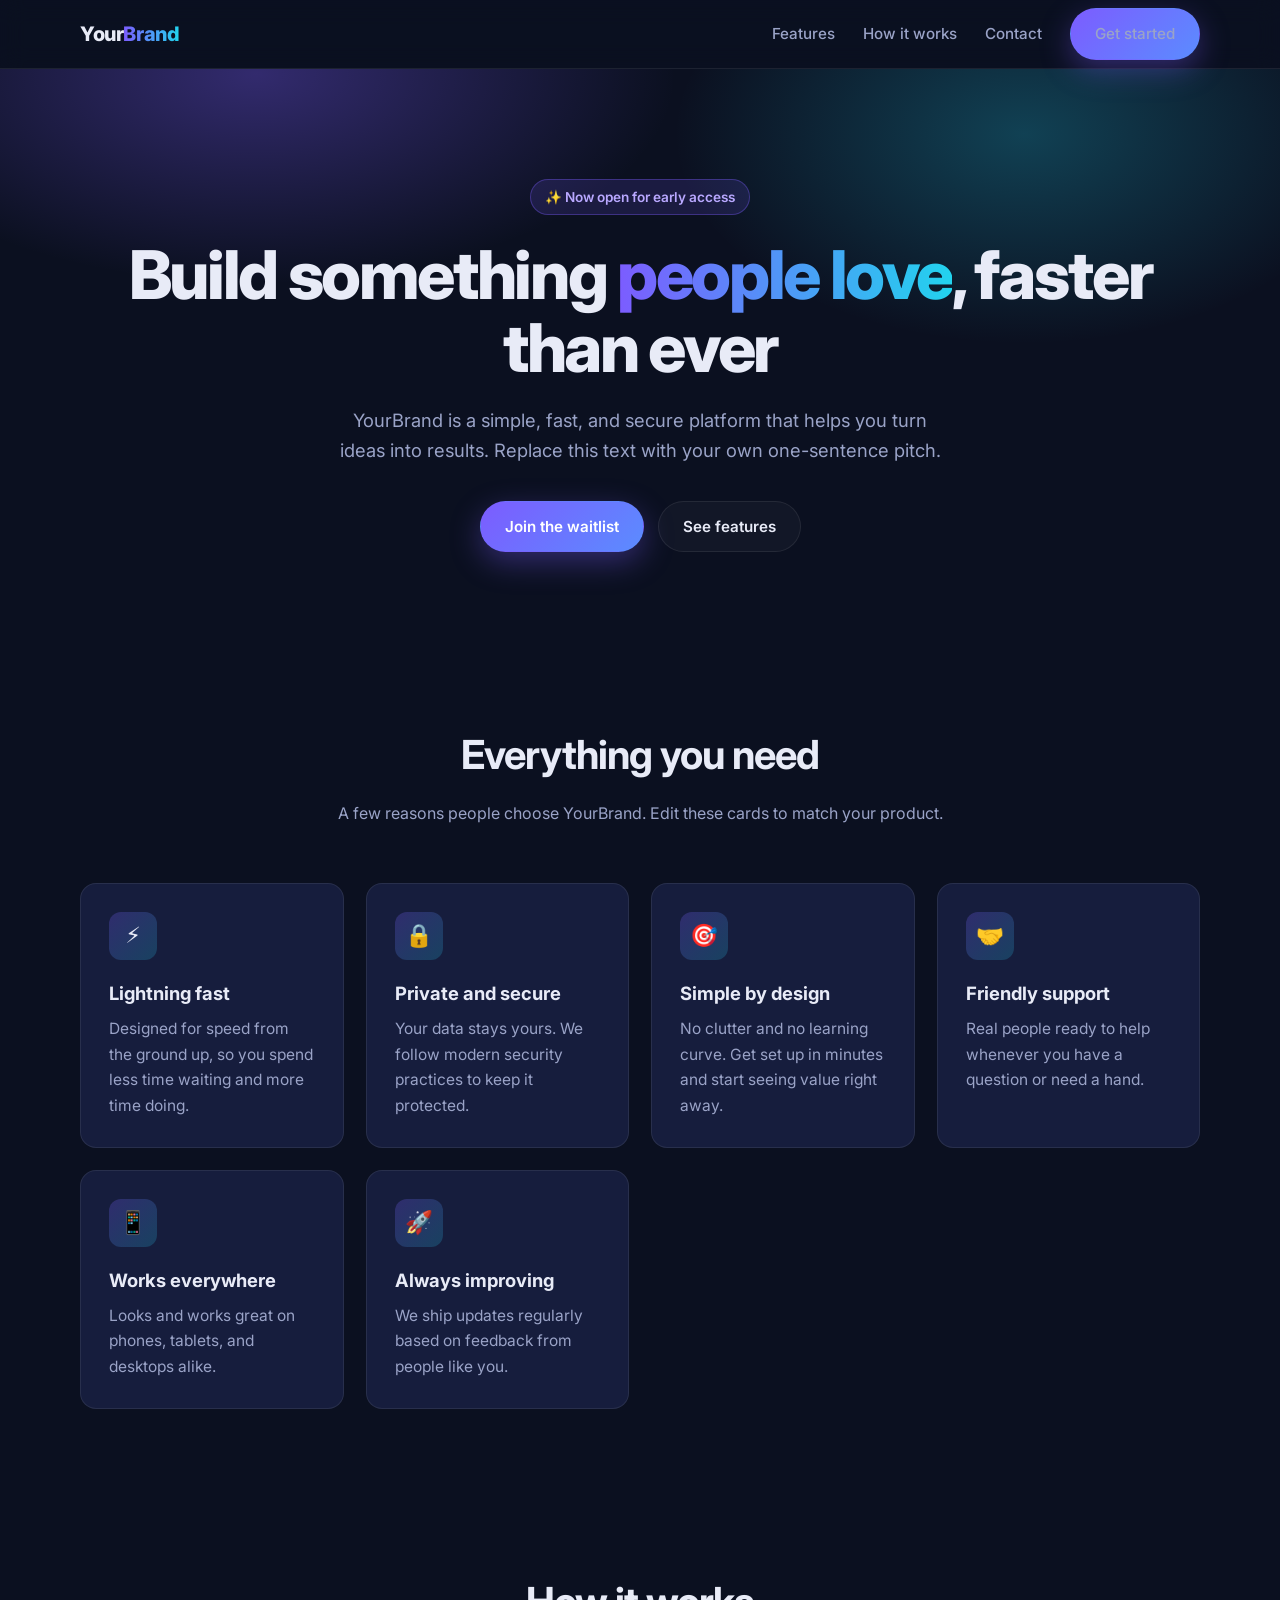
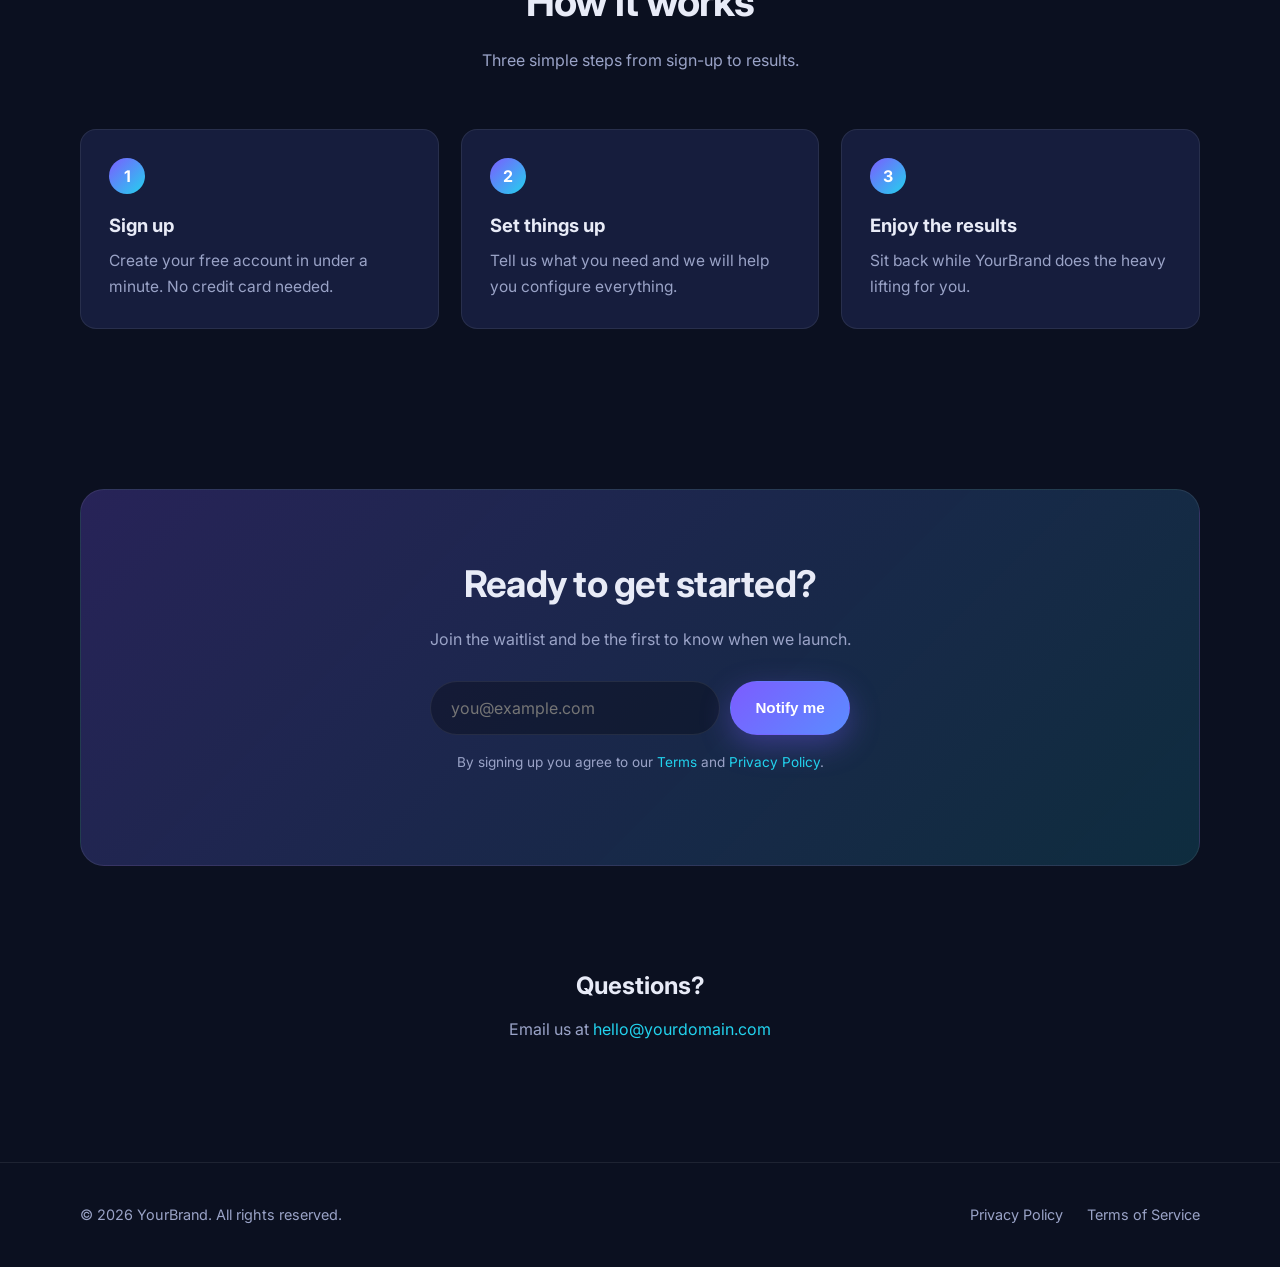
==== index.html @ 0c37b7ef "Add files via upload" ====
<!DOCTYPE html>
<html lang="en">
<head>
  <meta charset="UTF-8">
  <meta name="viewport" content="width=device-width, initial-scale=1.0">
  <title>YourBrand — Do more with less effort</title>
  <meta name="description" content="YourBrand helps you get more done with a simple, fast, and secure platform.">
  <link rel="preconnect" href="https://fonts.googleapis.com">
  <link rel="preconnect" href="https://fonts.gstatic.com" crossorigin>
  <link rel="stylesheet" href="style.css">
</head>
<body>

  <header class="nav">
    <div class="container nav-inner">
      <a href="index.html" class="logo">Your<span>Brand</span></a>
      <nav class="nav-links">
        <a href="#features">Features</a>
        <a href="#how">How it works</a>
        <a href="#contact">Contact</a>
        <a href="#signup" class="btn btn-primary">Get started</a>
      </nav>
    </div>
  </header>

  <main>
    <!-- Hero -->
    <div class="hero">
      <div class="container">
        <span class="badge">✨ Now open for early access</span>
        <h1>Build something <span class="grad">people love</span>, faster than ever</h1>
        <p>YourBrand is a simple, fast, and secure platform that helps you turn ideas into results. Replace this text with your own one-sentence pitch.</p>
        <div class="hero-cta">
          <a href="#signup" class="btn btn-primary">Join the waitlist</a>
          <a href="#features" class="btn btn-ghost">See features</a>
        </div>
      </div>
    </div>

    <!-- Features -->
    <section id="features">
      <div class="container">
        <div class="section-head">
          <h2>Everything you need</h2>
          <p>A few reasons people choose YourBrand. Edit these cards to match your product.</p>
        </div>
        <div class="grid">
          <div class="card">
            <div class="icon">⚡</div>
            <h3>Lightning fast</h3>
            <p>Designed for speed from the ground up, so you spend less time waiting and more time doing.</p>
          </div>
          <div class="card">
            <div class="icon">🔒</div>
            <h3>Private and secure</h3>
            <p>Your data stays yours. We follow modern security practices to keep it protected.</p>
          </div>
          <div class="card">
            <div class="icon">🎯</div>
            <h3>Simple by design</h3>
            <p>No clutter and no learning curve. Get set up in minutes and start seeing value right away.</p>
          </div>
          <div class="card">
            <div class="icon">🤝</div>
            <h3>Friendly support</h3>
            <p>Real people ready to help whenever you have a question or need a hand.</p>
          </div>
          <div class="card">
            <div class="icon">📱</div>
            <h3>Works everywhere</h3>
            <p>Looks and works great on phones, tablets, and desktops alike.</p>
          </div>
          <div class="card">
            <div class="icon">🚀</div>
            <h3>Always improving</h3>
            <p>We ship updates regularly based on feedback from people like you.</p>
          </div>
        </div>
      </div>
    </section>

    <!-- How it works -->
    <section id="how">
      <div class="container">
        <div class="section-head">
          <h2>How it works</h2>
          <p>Three simple steps from sign-up to results.</p>
        </div>
        <div class="grid steps">
          <div class="card">
            <h3>Sign up</h3>
            <p>Create your free account in under a minute. No credit card needed.</p>
          </div>
          <div class="card">
            <h3>Set things up</h3>
            <p>Tell us what you need and we will help you configure everything.</p>
          </div>
          <div class="card">
            <h3>Enjoy the results</h3>
            <p>Sit back while YourBrand does the heavy lifting for you.</p>
          </div>
        </div>
      </div>
    </section>

    <!-- Signup / CTA -->
    <section id="signup">
      <div class="container">
        <div class="cta-band">
          <h2>Ready to get started?</h2>
          <p>Join the waitlist and be the first to know when we launch.</p>
          <!--
            To make this form work, create a free form at https://formspree.io
            and replace YOUR_FORM_ID below with the ID they give you.
          -->
          <form class="signup" action="https://formspree.io/f/YOUR_FORM_ID" method="POST">
            <input type="email" name="email" placeholder="you@example.com" required aria-label="Email address">
            <button type="submit" class="btn btn-primary">Notify me</button>
          </form>
          <p style="margin-top:16px;font-size:0.85rem;">By signing up you agree to our <a href="terms.html">Terms</a> and <a href="privacy.html">Privacy Policy</a>.</p>
        </div>
      </div>
    </section>

    <!-- Contact -->
    <section id="contact" style="padding-top:20px;">
      <div class="container" style="text-align:center;">
        <h2 style="margin-bottom:10px;">Questions?</h2>
        <p style="color:var(--muted);">Email us at <a href="mailto:hello@yourdomain.com">hello@yourdomain.com</a></p>
      </div>
    </section>
  </main>

  <footer>
    <div class="container footer-inner">
      <div>© <span id="year">2026</span> YourBrand. All rights reserved.</div>
      <div class="footer-links">
        <a href="privacy.html">Privacy Policy</a>
        <a href="terms.html">Terms of Service</a>
      </div>
    </div>
  </footer>

  <script>document.getElementById('year').textContent = new Date().getFullYear();</script>
</body>
</html>
---- style.css ----
@import url('https://fonts.googleapis.com/css2?family=Inter:wght@400;500;600;700;800&display=swap');

:root {
  --bg: #0b1020;
  --bg-soft: #121833;
  --card: #161d3d;
  --text: #e8ebf7;
  --muted: #9aa3c7;
  --primary: #7c5cff;
  --primary-2: #22d3ee;
  --border: rgba(255, 255, 255, 0.08);
  --radius: 16px;
}

* { box-sizing: border-box; margin: 0; padding: 0; }
html { scroll-behavior: smooth; }

body {
  font-family: 'Inter', system-ui, -apple-system, 'Segoe UI', sans-serif;
  background: var(--bg);
  color: var(--text);
  line-height: 1.65;
  -webkit-font-smoothing: antialiased;
}

a { color: var(--primary-2); text-decoration: none; }
a:hover { text-decoration: underline; }

.container { width: min(1120px, 92%); margin: 0 auto; }

/* Navigation */
header.nav {
  position: sticky; top: 0; z-index: 50;
  backdrop-filter: blur(12px);
  background: rgba(11, 16, 32, 0.75);
  border-bottom: 1px solid var(--border);
}
.nav-inner { display: flex; align-items: center; justify-content: space-between; height: 68px; }
.logo { font-weight: 800; font-size: 1.25rem; color: var(--text); letter-spacing: -0.02em; }
.logo span { background: linear-gradient(90deg, var(--primary), var(--primary-2)); -webkit-background-clip: text; background-clip: text; color: transparent; }
.nav-links { display: flex; gap: 28px; align-items: center; }
.nav-links a { color: var(--muted); font-weight: 500; font-size: 0.95rem; }
.nav-links a:hover { color: var(--text); text-decoration: none; }

/* Buttons */
.btn {
  display: inline-block; padding: 12px 24px; border-radius: 999px;
  font-weight: 600; font-size: 0.95rem; border: 1px solid transparent;
  transition: transform 0.15s ease, box-shadow 0.15s ease;
  cursor: pointer;
}
.btn:hover { transform: translateY(-2px); text-decoration: none; }
.btn-primary {
  background: linear-gradient(135deg, var(--primary), #5b8cff);
  color: #fff; box-shadow: 0 10px 30px rgba(124, 92, 255, 0.35);
}
.btn-ghost { border-color: var(--border); color: var(--text); background: rgba(255,255,255,0.03); }

/* Hero */
.hero {
  position: relative; overflow: hidden; text-align: center;
  padding: 110px 0 90px;
}
.hero::before {
  content: ''; position: absolute; inset: -20% 0 auto 0; height: 600px; z-index: -1;
  background:
    radial-gradient(600px 300px at 20% 20%, rgba(124, 92, 255, 0.35), transparent 70%),
    radial-gradient(500px 300px at 80% 30%, rgba(34, 211, 238, 0.25), transparent 70%);
}
.badge {
  display: inline-block; padding: 6px 14px; border-radius: 999px;
  background: rgba(124, 92, 255, 0.15); color: #b9a8ff;
  border: 1px solid rgba(124, 92, 255, 0.35);
  font-size: 0.85rem; font-weight: 600; margin-bottom: 24px;
}
.hero h1 {
  font-size: clamp(2.4rem, 6vw, 4.2rem); font-weight: 800;
  letter-spacing: -0.035em; line-height: 1.08; margin-bottom: 20px;
}
.hero h1 .grad { background: linear-gradient(90deg, var(--primary), var(--primary-2)); -webkit-background-clip: text; background-clip: text; color: transparent; }
.hero p { max-width: 620px; margin: 0 auto 36px; color: var(--muted); font-size: 1.15rem; }
.hero-cta { display: flex; gap: 14px; justify-content: center; flex-wrap: wrap; }

/* Sections */
section { padding: 80px 0; }
.section-head { text-align: center; max-width: 640px; margin: 0 auto 56px; }
.section-head h2 { font-size: clamp(1.8rem, 4vw, 2.5rem); letter-spacing: -0.025em; margin-bottom: 12px; font-weight: 700; }
.section-head p { color: var(--muted); }

.grid { display: grid; grid-template-columns: repeat(auto-fit, minmax(260px, 1fr)); gap: 22px; }
.card {
  background: var(--card); border: 1px solid var(--border);
  border-radius: var(--radius); padding: 28px;
  transition: transform 0.2s ease, border-color 0.2s ease;
}
.card:hover { transform: translateY(-4px); border-color: rgba(124, 92, 255, 0.5); }
.icon {
  width: 48px; height: 48px; border-radius: 12px; display: grid; place-items: center;
  font-size: 1.4rem; margin-bottom: 18px;
  background: linear-gradient(135deg, rgba(124,92,255,0.25), rgba(34,211,238,0.2));
}
.card h3 { margin-bottom: 8px; font-size: 1.15rem; }
.card p { color: var(--muted); font-size: 0.97rem; }

/* How it works */
.steps { counter-reset: step; }
.steps .card::before {
  counter-increment: step; content: counter(step);
  display: inline-grid; place-items: center; width: 36px; height: 36px;
  border-radius: 50%; margin-bottom: 16px; font-weight: 700;
  background: linear-gradient(135deg, var(--primary), var(--primary-2)); color: #fff;
}

/* CTA band */
.cta-band {
  background: linear-gradient(135deg, rgba(124,92,255,0.25), rgba(34,211,238,0.15));
  border: 1px solid var(--border); border-radius: 24px;
  padding: 64px 24px; text-align: center;
}
.cta-band h2 { font-size: clamp(1.7rem, 4vw, 2.3rem); margin-bottom: 12px; letter-spacing: -0.02em; }
.cta-band p { color: var(--muted); margin-bottom: 28px; }
.signup { display: flex; gap: 10px; justify-content: center; flex-wrap: wrap; }
.signup input {
  padding: 13px 20px; border-radius: 999px; border: 1px solid var(--border);
  background: rgba(0,0,0,0.3); color: var(--text); min-width: 260px; font: inherit;
}
.signup input:focus { outline: 2px solid var(--primary); }

/* Footer */
footer { border-top: 1px solid var(--border); padding: 40px 0; margin-top: 40px; color: var(--muted); font-size: 0.9rem; }
.footer-inner { display: flex; justify-content: space-between; flex-wrap: wrap; gap: 16px; }
.footer-links { display: flex; gap: 24px; }
.footer-links a { color: var(--muted); }
.footer-links a:hover { color: var(--text); }

/* Legal pages */
.legal { max-width: 780px; margin: 0 auto; padding: 70px 0 30px; }
.legal h1 { font-size: clamp(2rem, 5vw, 2.8rem); letter-spacing: -0.03em; margin-bottom: 8px; }
.legal .updated { color: var(--muted); margin-bottom: 40px; }
.legal h2 { margin: 36px 0 10px; font-size: 1.3rem; }
.legal p, .legal li { color: #c5cbe6; margin-bottom: 12px; }
.legal ul { padding-left: 22px; }

@media (max-width: 640px) {
  .nav-links a:not(.btn) { display: none; }
  .hero { padding: 70px 0 60px; }
  section { padding: 56px 0; }
}
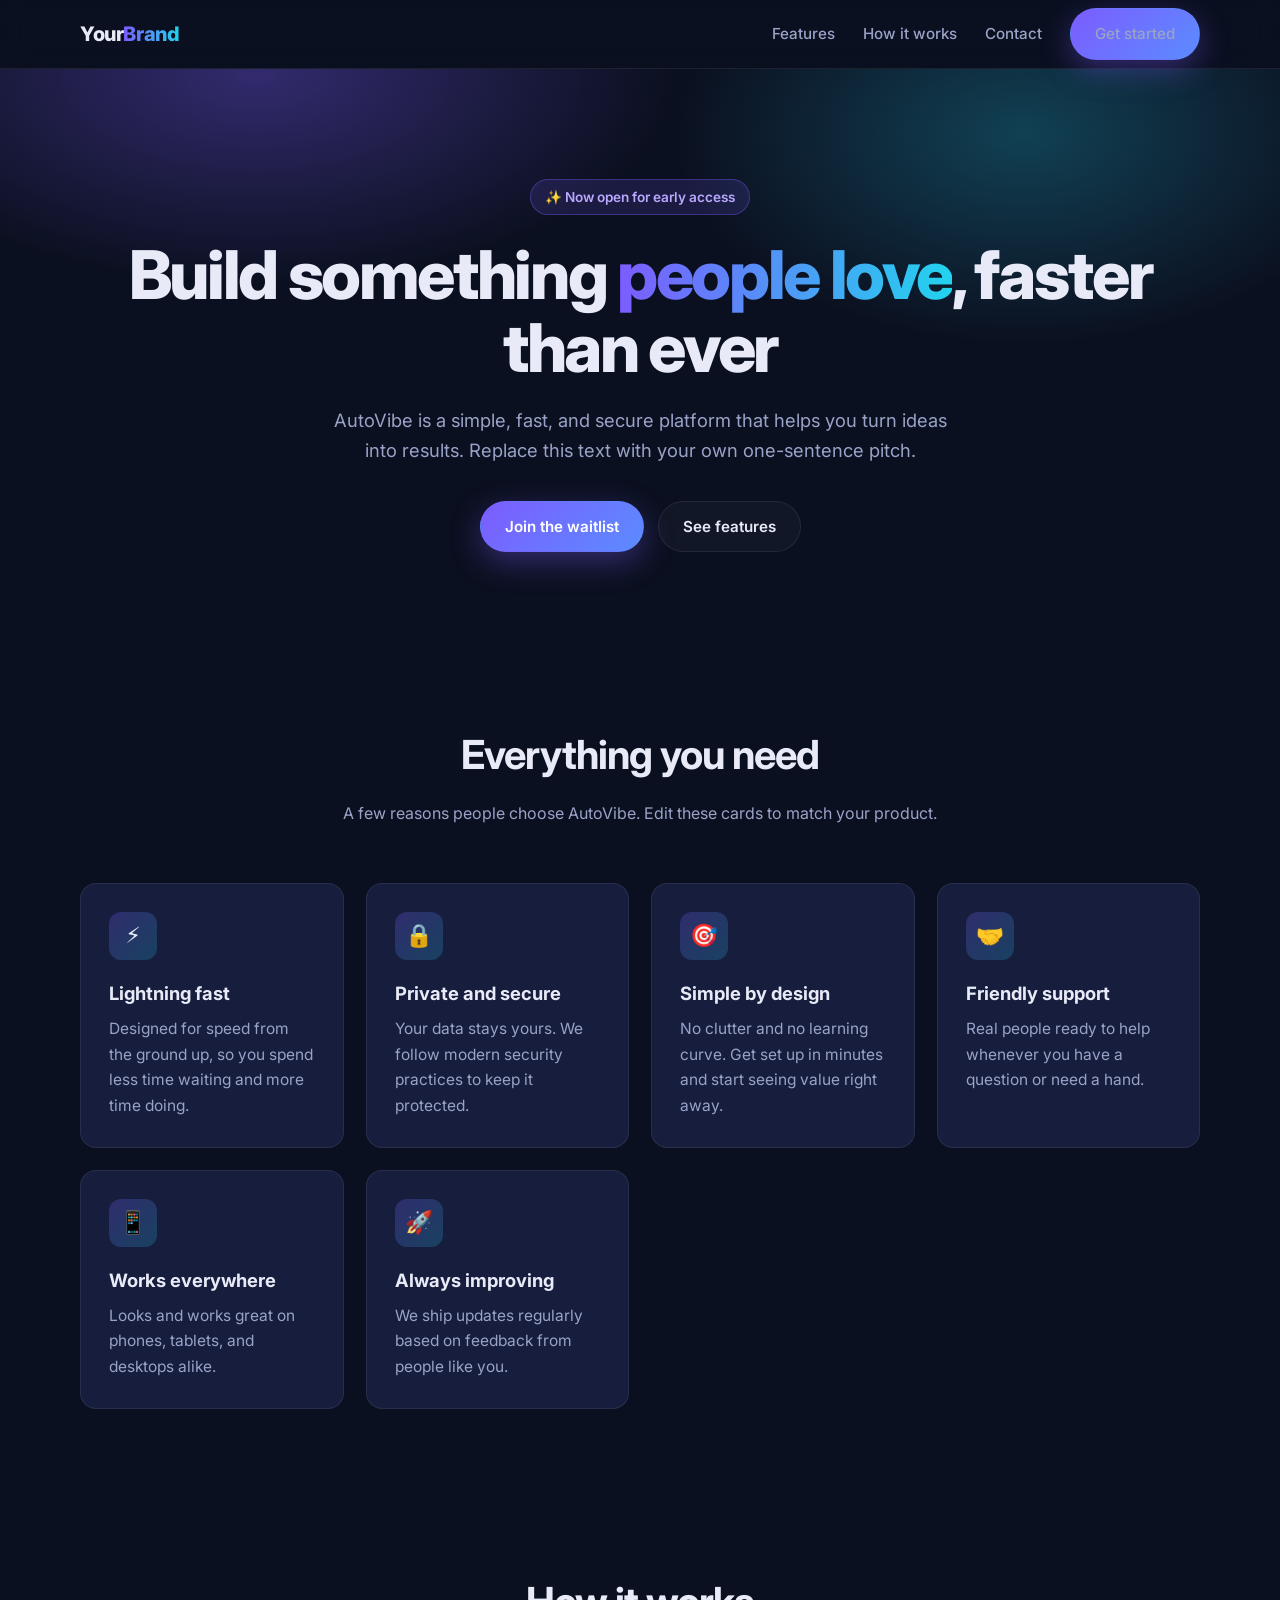
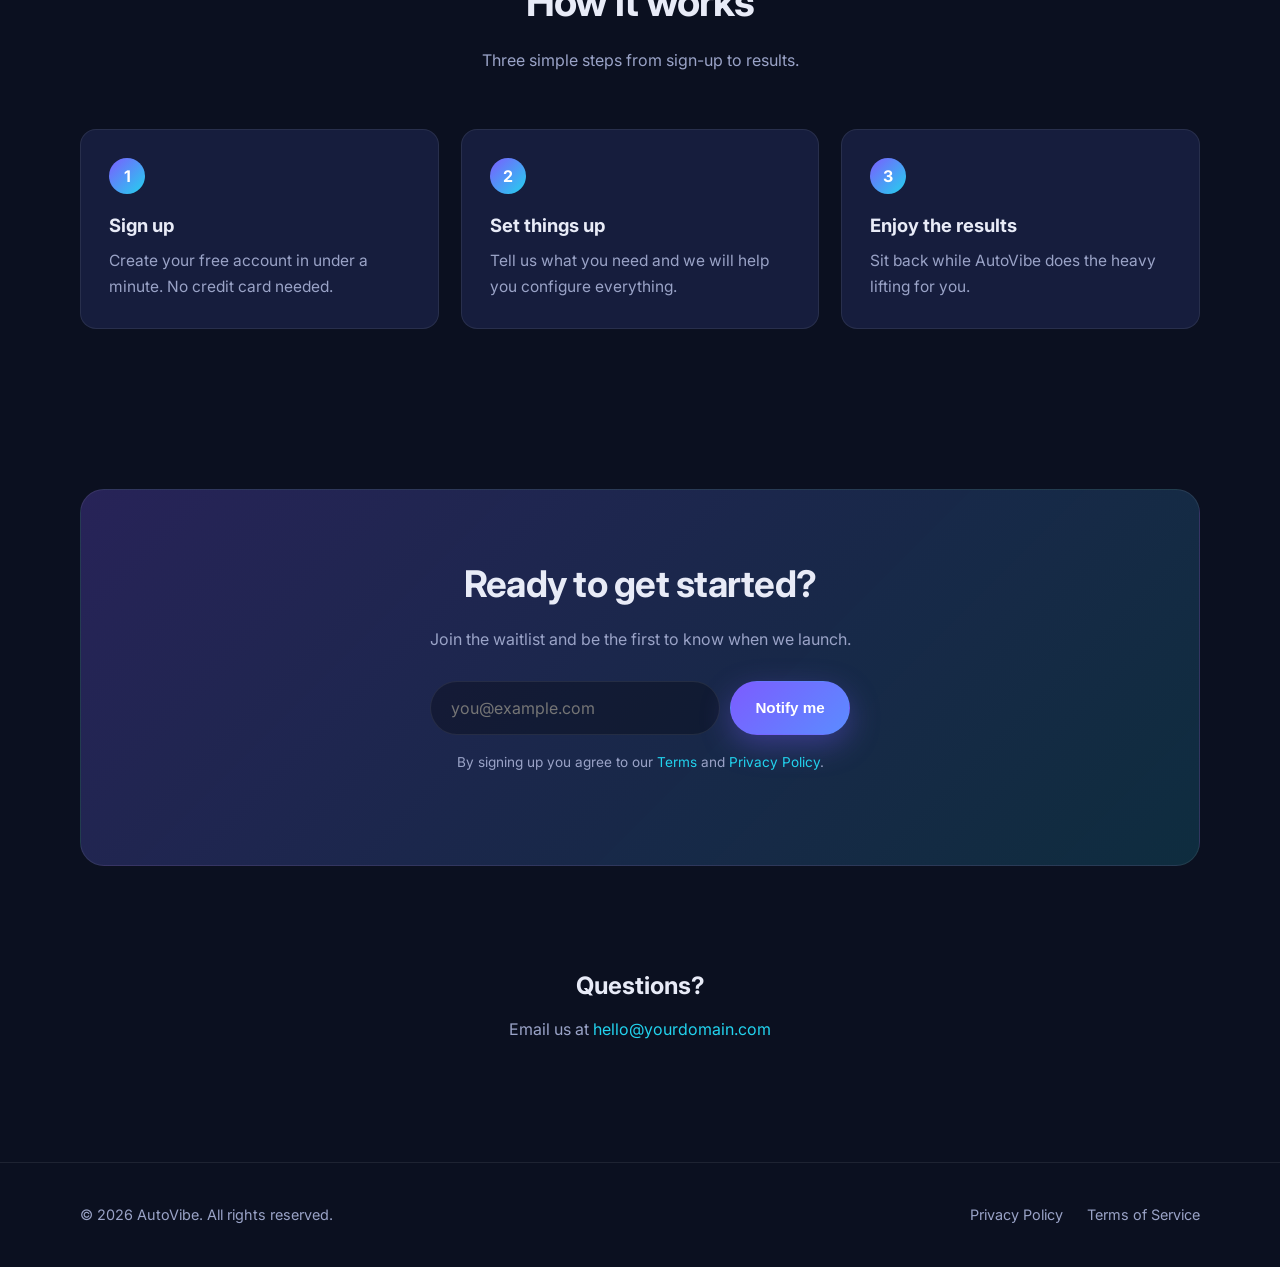
==== commit 95a79108: "Update index.html" ====
--- a/index.html
+++ b/index.html
@@ -3,8 +3,8 @@
 <head>
   <meta charset="UTF-8">
   <meta name="viewport" content="width=device-width, initial-scale=1.0">
-  <title>YourBrand — Do more with less effort</title>
-  <meta name="description" content="YourBrand helps you get more done with a simple, fast, and secure platform.">
+  <title>AutoVibe — Do more with less effort</title>
+  <meta name="description" content="AutoVibe helps you get more done with a simple, fast, and secure platform.">
   <link rel="preconnect" href="https://fonts.googleapis.com">
   <link rel="preconnect" href="https://fonts.gstatic.com" crossorigin>
   <link rel="stylesheet" href="style.css">
@@ -29,7 +29,7 @@
       <div class="container">
         <span class="badge">✨ Now open for early access</span>
         <h1>Build something <span class="grad">people love</span>, faster than ever</h1>
-        <p>YourBrand is a simple, fast, and secure platform that helps you turn ideas into results. Replace this text with your own one-sentence pitch.</p>
+        <p>AutoVibe is a simple, fast, and secure platform that helps you turn ideas into results. Replace this text with your own one-sentence pitch.</p>
         <div class="hero-cta">
           <a href="#signup" class="btn btn-primary">Join the waitlist</a>
           <a href="#features" class="btn btn-ghost">See features</a>
@@ -42,7 +42,7 @@
       <div class="container">
         <div class="section-head">
           <h2>Everything you need</h2>
-          <p>A few reasons people choose YourBrand. Edit these cards to match your product.</p>
+          <p>A few reasons people choose AutoVibe. Edit these cards to match your product.</p>
         </div>
         <div class="grid">
           <div class="card">
@@ -97,7 +97,7 @@
           </div>
           <div class="card">
             <h3>Enjoy the results</h3>
-            <p>Sit back while YourBrand does the heavy lifting for you.</p>
+            <p>Sit back while AutoVibe does the heavy lifting for you.</p>
           </div>
         </div>
       </div>
@@ -133,7 +133,7 @@
 
   <footer>
     <div class="container footer-inner">
-      <div>© <span id="year">2026</span> YourBrand. All rights reserved.</div>
+      <div>© <span id="year">2026</span> AutoVibe. All rights reserved.</div>
       <div class="footer-links">
         <a href="privacy.html">Privacy Policy</a>
         <a href="terms.html">Terms of Service</a>
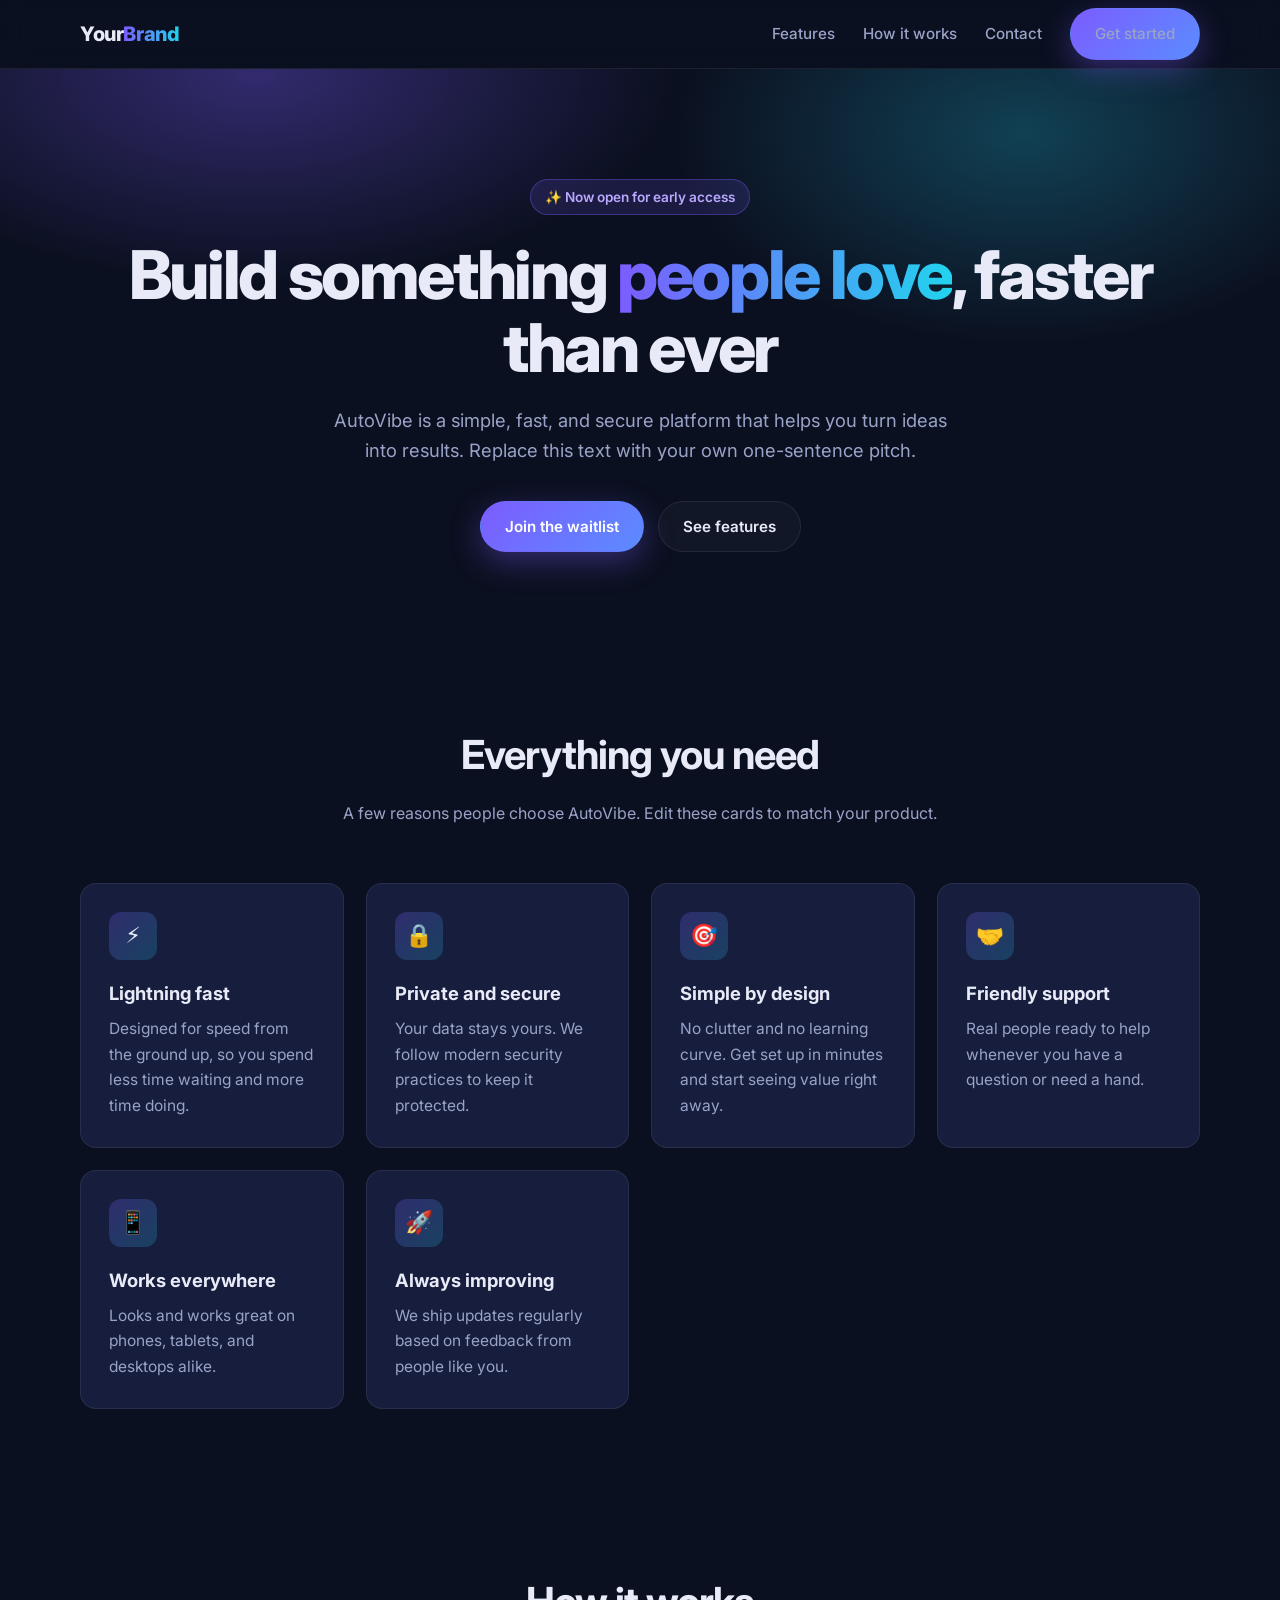
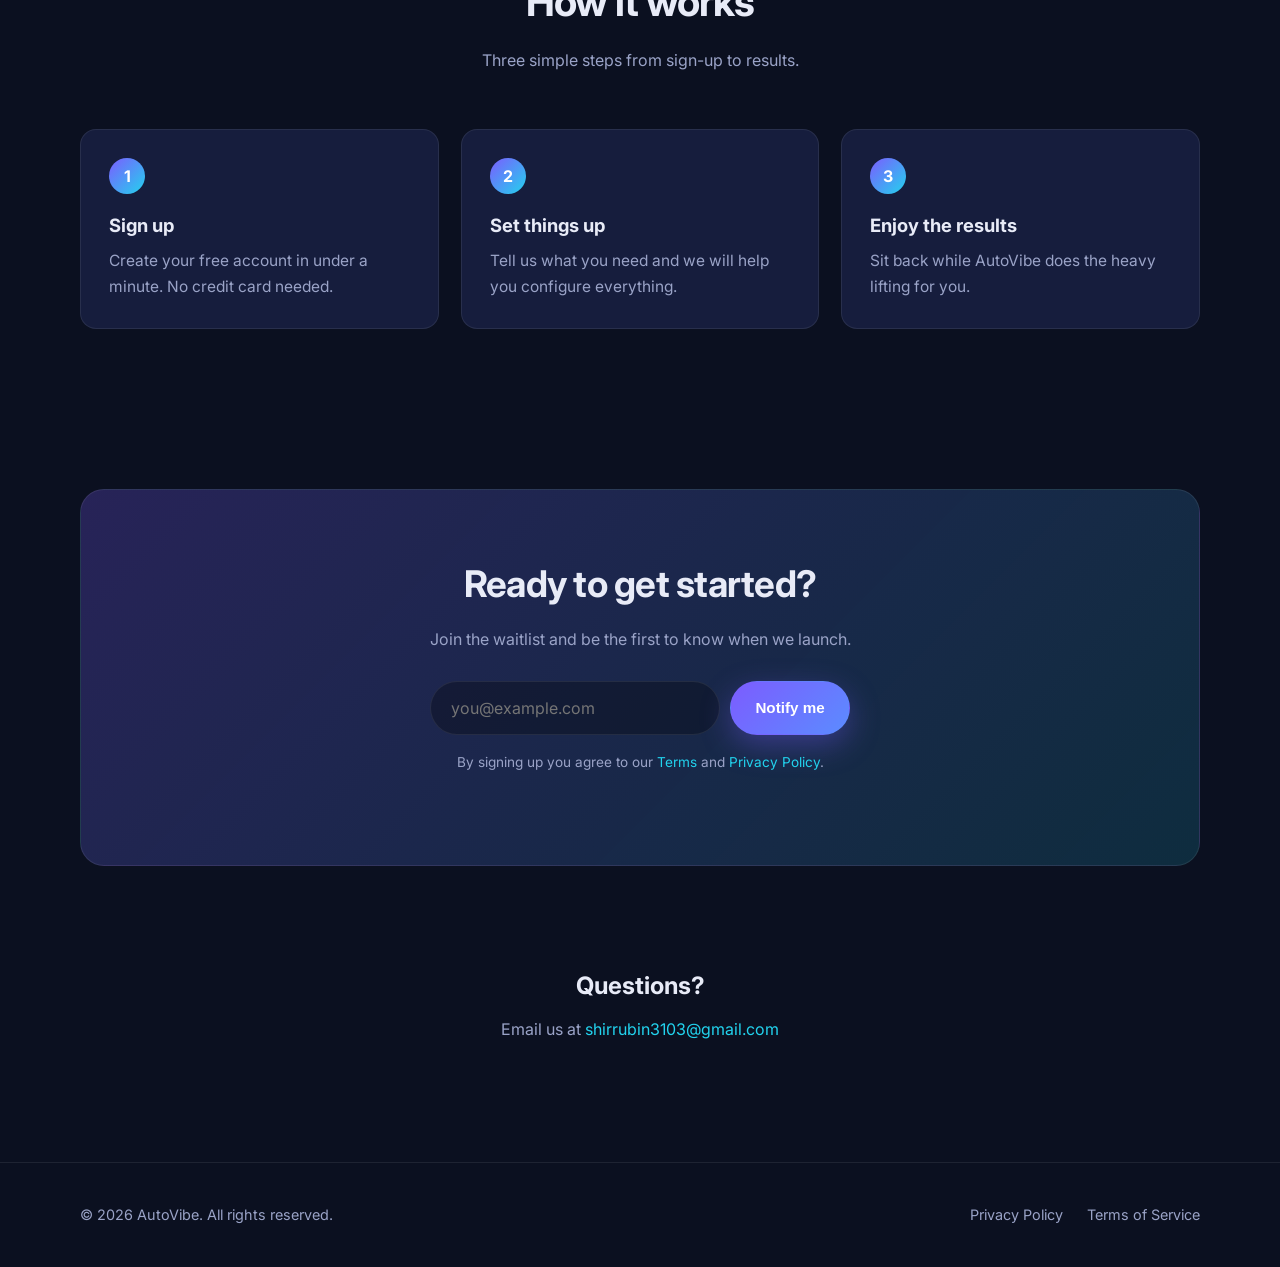
==== commit e1174a99: "mainpage.html" ====
--- a/index.html
+++ b/index.html
@@ -126,7 +126,7 @@
     <section id="contact" style="padding-top:20px;">
       <div class="container" style="text-align:center;">
         <h2 style="margin-bottom:10px;">Questions?</h2>
-        <p style="color:var(--muted);">Email us at <a href="mailto:hello@yourdomain.com">hello@yourdomain.com</a></p>
+        <p style="color:var(--muted);">Email us at <a href="mailto:shirrubin3103@gmail.com">shirrubin3103@gmail.com</a></p>
       </div>
     </section>
   </main>
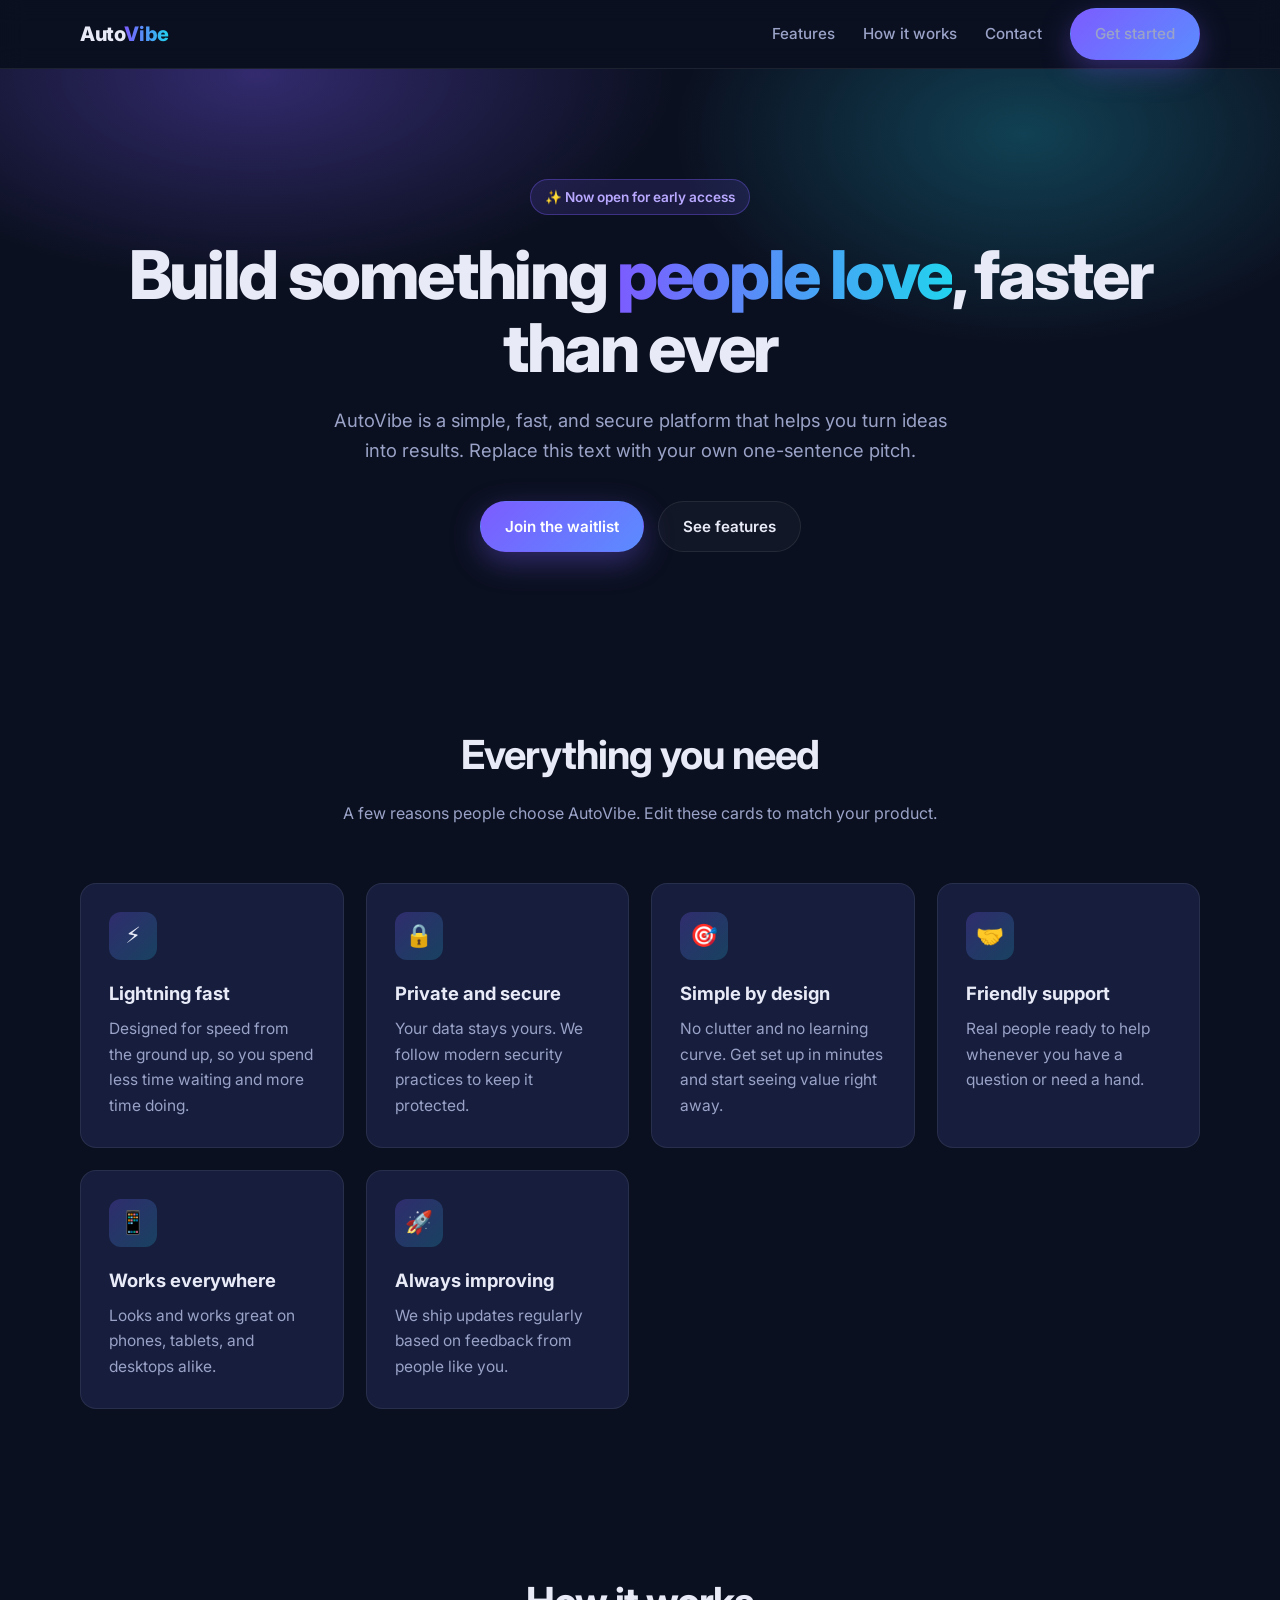
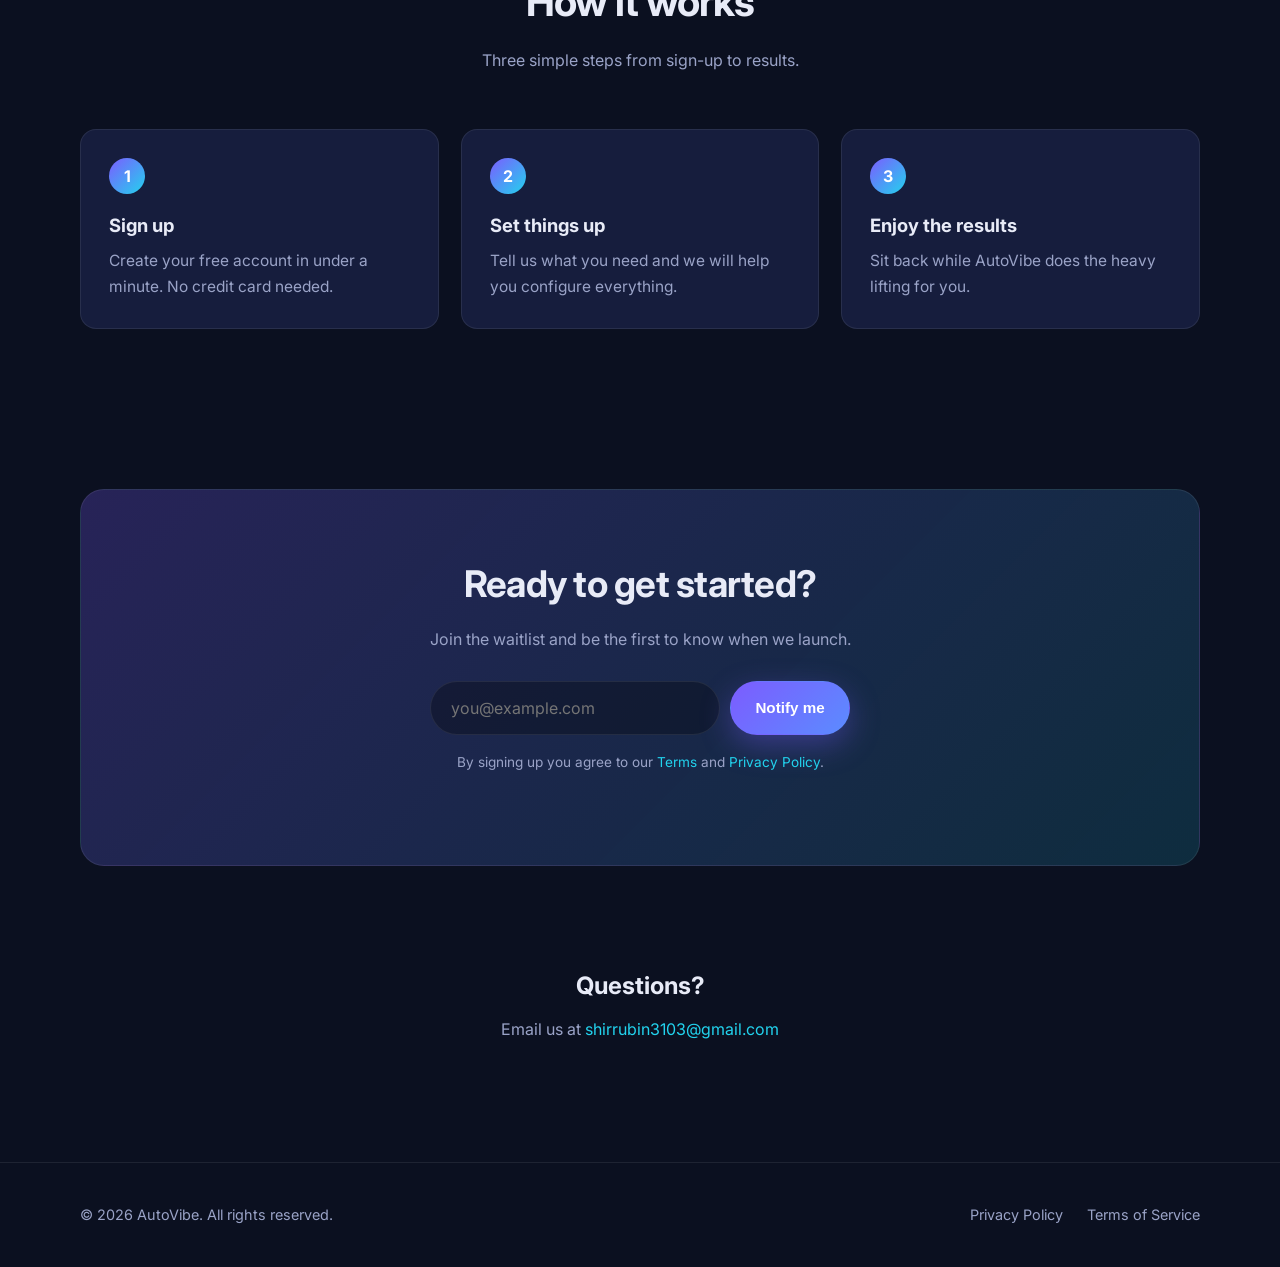
==== commit 6579ade7: "Update index.html" ====
--- a/index.html
+++ b/index.html
@@ -13,7 +13,7 @@
 
   <header class="nav">
     <div class="container nav-inner">
-      <a href="index.html" class="logo">Your<span>Brand</span></a>
+      <a href="index.html" class="logo">Auto<span>Vibe</span></a>
       <nav class="nav-links">
         <a href="#features">Features</a>
         <a href="#how">How it works</a>
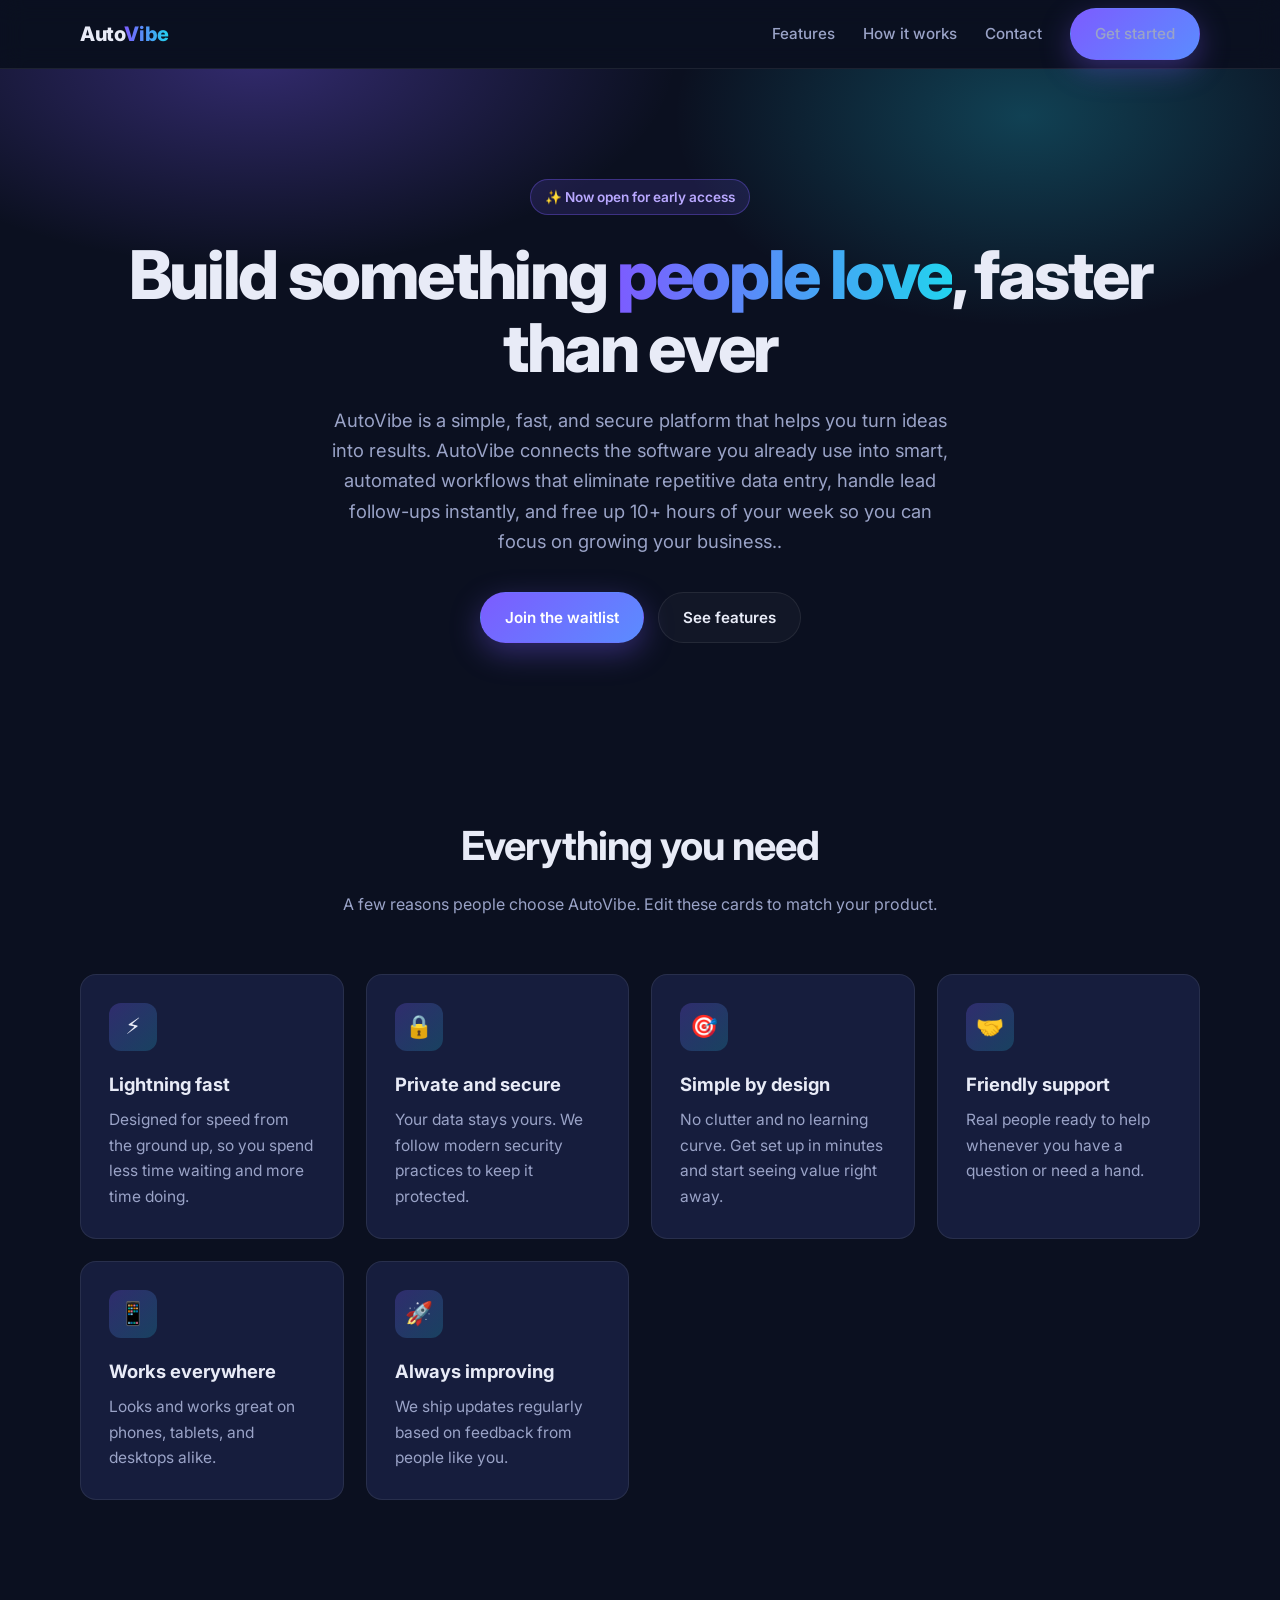
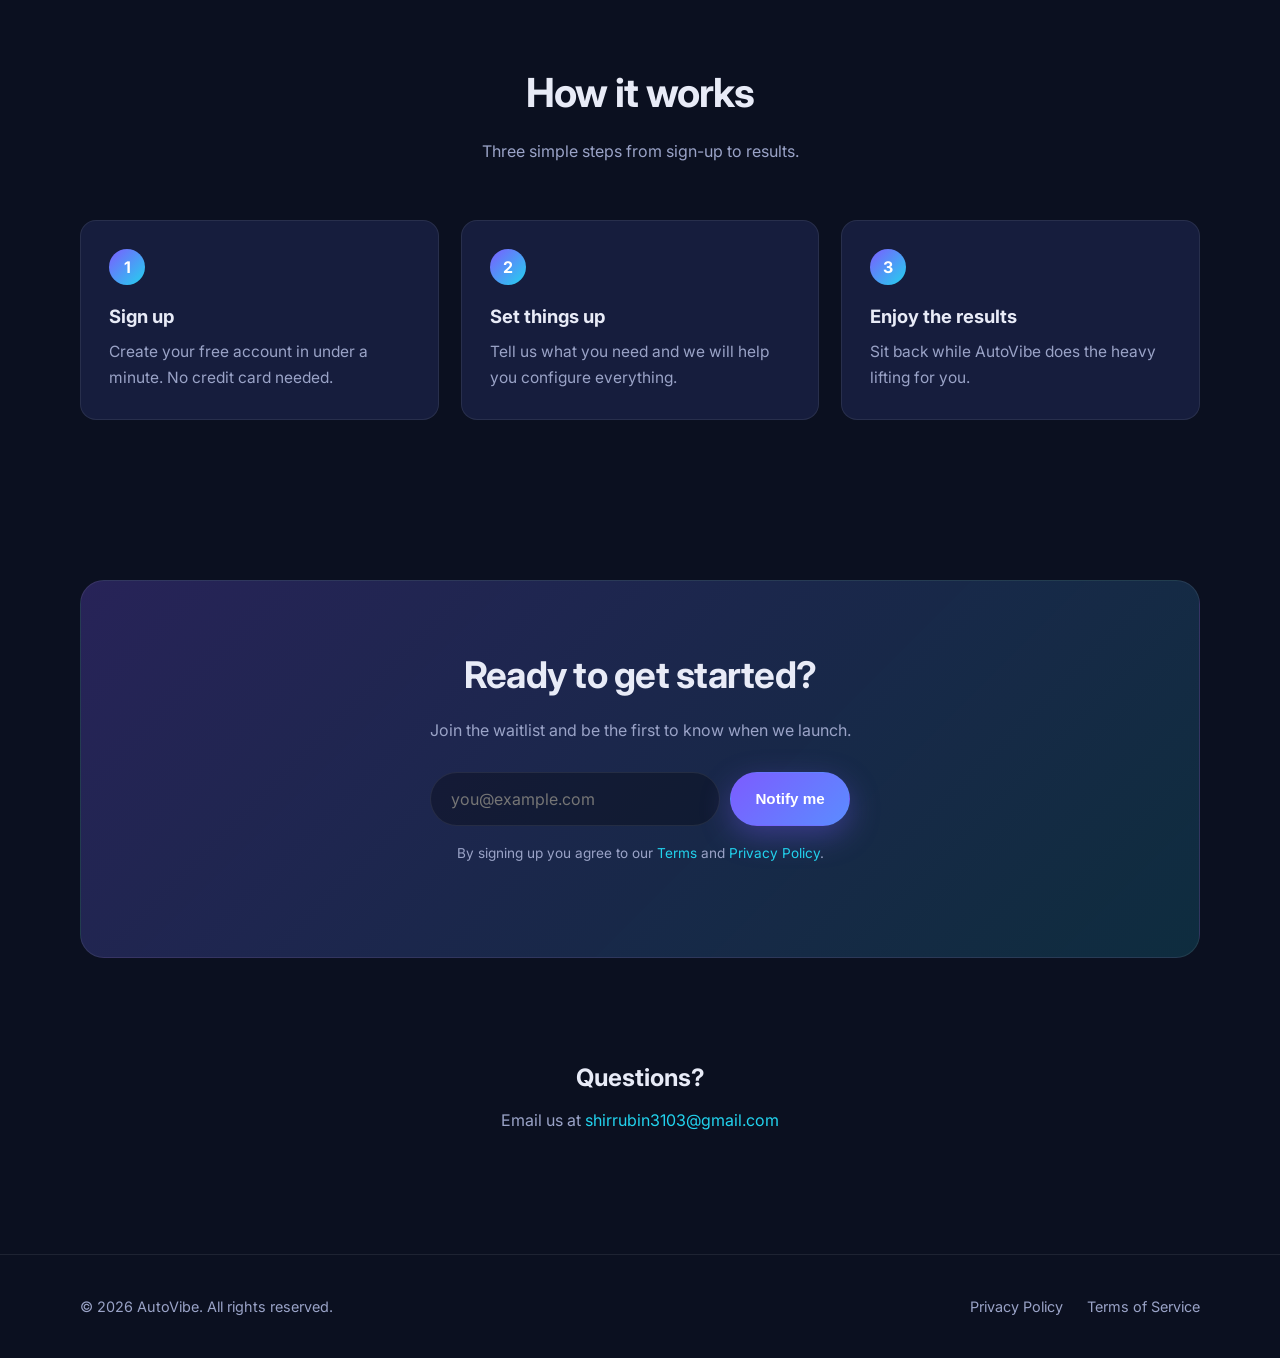
==== commit c05ae821: "Update index.html" ====
--- a/index.html
+++ b/index.html
@@ -29,7 +29,7 @@
       <div class="container">
         <span class="badge">✨ Now open for early access</span>
         <h1>Build something <span class="grad">people love</span>, faster than ever</h1>
-        <p>AutoVibe is a simple, fast, and secure platform that helps you turn ideas into results. Replace this text with your own one-sentence pitch.</p>
+        <p>AutoVibe is a simple, fast, and secure platform that helps you turn ideas into results. AutoVibe connects the software you already use into smart, automated workflows that eliminate repetitive data entry, handle lead follow-ups instantly, and free up 10+ hours of your week so you can focus on growing your business..</p>
         <div class="hero-cta">
           <a href="#signup" class="btn btn-primary">Join the waitlist</a>
           <a href="#features" class="btn btn-ghost">See features</a>
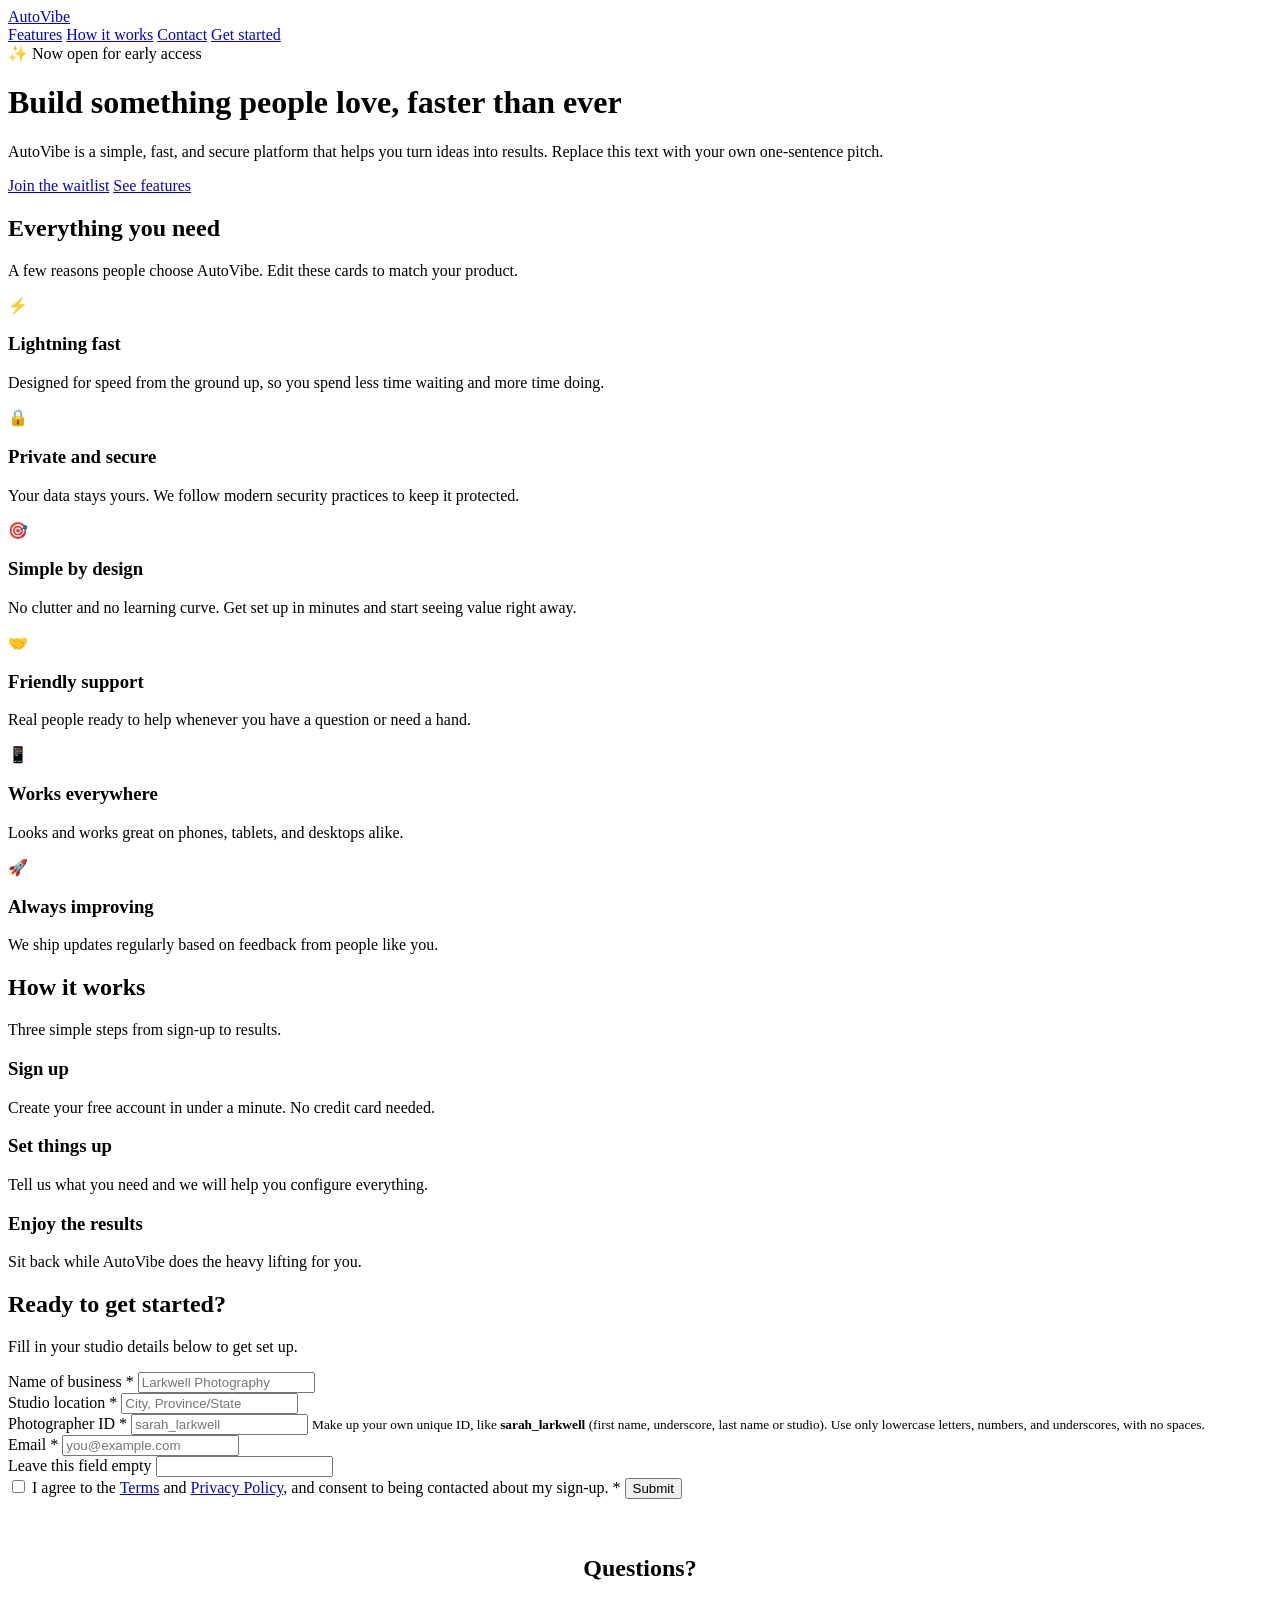
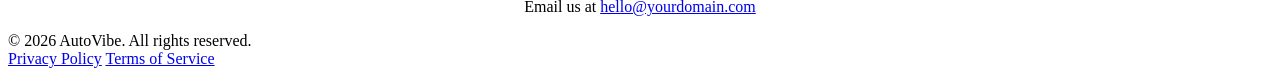
==== commit 220c512a: "Add files via upload" ====
--- a/index.html
+++ b/index.html
@@ -29,7 +29,7 @@
       <div class="container">
         <span class="badge">✨ Now open for early access</span>
         <h1>Build something <span class="grad">people love</span>, faster than ever</h1>
-        <p>AutoVibe is a simple, fast, and secure platform that helps you turn ideas into results. AutoVibe connects the software you already use into smart, automated workflows that eliminate repetitive data entry, handle lead follow-ups instantly, and free up 10+ hours of your week so you can focus on growing your business..</p>
+        <p>AutoVibe is a simple, fast, and secure platform that helps you turn ideas into results. Replace this text with your own one-sentence pitch.</p>
         <div class="hero-cta">
           <a href="#signup" class="btn btn-primary">Join the waitlist</a>
           <a href="#features" class="btn btn-ghost">See features</a>
@@ -108,16 +108,49 @@
       <div class="container">
         <div class="cta-band">
           <h2>Ready to get started?</h2>
-          <p>Join the waitlist and be the first to know when we launch.</p>
+          <p>Fill in your studio details below to get set up.</p>
+
           <!--
-            To make this form work, create a free form at https://formspree.io
-            and replace YOUR_FORM_ID below with the ID they give you.
+            MAKE.COM WEBHOOK: set your webhook URL in the data-webhook attribute below
+            (replace PASTE_YOUR_MAKE_WEBHOOK_URL_HERE with the URL Make gives you).
           -->
-          <form class="signup" action="https://formspree.io/f/YOUR_FORM_ID" method="POST">
-            <input type="email" name="email" placeholder="you@example.com" required aria-label="Email address">
-            <button type="submit" class="btn btn-primary">Notify me</button>
+          <form id="intake-form" class="intake" data-webhook="PASTE_YOUR_MAKE_WEBHOOK_URL_HERE" novalidate>
+            <div class="form-row">
+              <div class="field">
+                <label for="business_name">Name of business *</label>
+                <input type="text" id="business_name" name="business_name" placeholder="Larkwell Photography" required autocomplete="organization">
+              </div>
+              <div class="field">
+                <label for="studio_location">Studio location *</label>
+                <input type="text" id="studio_location" name="studio_location" placeholder="City, Province/State" required autocomplete="address-level2">
+              </div>
+            </div>
+
+            <div class="field">
+              <label for="photographer_id">Photographer ID *</label>
+              <input type="text" id="photographer_id" name="photographer_id" placeholder="sarah_larkwell" required autocomplete="off" autocapitalize="none" spellcheck="false" pattern="[a-z0-9_]{3,30}">
+              <small class="hint">Make up your own unique ID, like <strong>sarah_larkwell</strong> (first name, underscore, last name or studio). Use only lowercase letters, numbers, and underscores, with no spaces.</small>
+            </div>
+
+            <div class="field">
+              <label for="email">Email *</label>
+              <input type="email" id="email" name="email" placeholder="you@example.com" required autocomplete="email">
+            </div>
+
+            <!-- Spam trap: real people never see or fill this in -->
+            <div class="hp" aria-hidden="true">
+              <label for="website">Leave this field empty</label>
+              <input type="text" id="website" name="website" tabindex="-1" autocomplete="off">
+            </div>
+
+            <label class="consent">
+              <input type="checkbox" id="consent" name="consent" required>
+              <span>I agree to the <a href="terms.html">Terms</a> and <a href="privacy.html">Privacy Policy</a>, and consent to being contacted about my sign-up. *</span>
+            </label>
+
+            <button type="submit" class="btn btn-primary" id="intake-submit">Submit</button>
+            <p id="form-status" class="form-status" role="status" aria-live="polite"></p>
           </form>
-          <p style="margin-top:16px;font-size:0.85rem;">By signing up you agree to our <a href="terms.html">Terms</a> and <a href="privacy.html">Privacy Policy</a>.</p>
         </div>
       </div>
     </section>
@@ -126,7 +159,7 @@
     <section id="contact" style="padding-top:20px;">
       <div class="container" style="text-align:center;">
         <h2 style="margin-bottom:10px;">Questions?</h2>
-        <p style="color:var(--muted);">Email us at <a href="mailto:shirrubin3103@gmail.com">shirrubin3103@gmail.com</a></p>
+        <p style="color:var(--muted);">Email us at <a href="mailto:hello@yourdomain.com">hello@yourdomain.com</a></p>
       </div>
     </section>
   </main>
@@ -141,6 +174,76 @@
     </div>
   </footer>
 
-  <script>document.getElementById('year').textContent = new Date().getFullYear();</script>
+  <script>
+    document.getElementById('year').textContent = new Date().getFullYear();
+
+    // ---- Intake form -> Make.com webhook ----
+    (function () {
+      var form = document.getElementById('intake-form');
+      var status = document.getElementById('form-status');
+      var button = document.getElementById('intake-submit');
+      var WEBHOOK_URL = form.getAttribute('data-webhook');
+
+      function setStatus(msg, type) {
+        status.textContent = msg;
+        status.className = 'form-status ' + (type || '');
+      }
+
+      form.addEventListener('submit', function (e) {
+        e.preventDefault();
+
+        // Spam trap: bots fill hidden fields. Pretend success and stop.
+        if (form.website.value) { setStatus('Thanks! We will be in touch soon.', 'success'); return; }
+
+        // Basic validation
+        if (!form.business_name.value.trim() || !form.studio_location.value.trim() ||
+            !form.photographer_id.value.trim() || !form.email.value.trim()) {
+          setStatus('Please fill in all the required fields.', 'error'); return;
+        }
+        var pid = form.photographer_id.value.trim();
+        if (!/^[a-z0-9_]{3,30}$/.test(pid)) {
+          setStatus('Photographer ID must be 3 to 30 characters: lowercase letters, numbers, and underscores only (for example sarah_larkwell).', 'error'); return;
+        }
+        if (!/^[^\s@]+@[^\s@]+\.[^\s@]+$/.test(form.email.value.trim())) {
+          setStatus('Please enter a valid email address.', 'error'); return;
+        }
+        if (!form.consent.checked) {
+          setStatus('Please tick the consent box to continue.', 'error'); return;
+        }
+        if (!WEBHOOK_URL || WEBHOOK_URL.indexOf('PASTE_YOUR') === 0) {
+          setStatus('This form is not connected yet. The site owner needs to add the Make webhook URL.', 'error'); return;
+        }
+
+        // Data sent to Make (each key becomes a field you can map in your scenario)
+        var data = new URLSearchParams();
+        data.append('business_name', form.business_name.value.trim());
+        data.append('studio_location', form.studio_location.value.trim());
+        data.append('photographer_id', pid);
+        data.append('email', form.email.value.trim());
+        data.append('consent', 'yes');
+        data.append('submitted_at', new Date().toISOString());
+        data.append('page_url', window.location.href);
+
+        button.disabled = true;
+        button.textContent = 'Sending...';
+        setStatus('', '');
+
+        // no-cors: the request is delivered to Make even though the browser
+        // cannot read Make's reply, so we treat a completed request as success.
+        fetch(WEBHOOK_URL, { method: 'POST', mode: 'no-cors', body: data })
+          .then(function () {
+            form.reset();
+            setStatus('Thanks! Your message was sent. We will be in touch soon.', 'success');
+          })
+          .catch(function () {
+            setStatus('Something went wrong. Please try again or email us directly.', 'error');
+          })
+          .then(function () {
+            button.disabled = false;
+            button.textContent = 'Submit';
+          });
+      });
+    })();
+  </script>
 </body>
 </html>
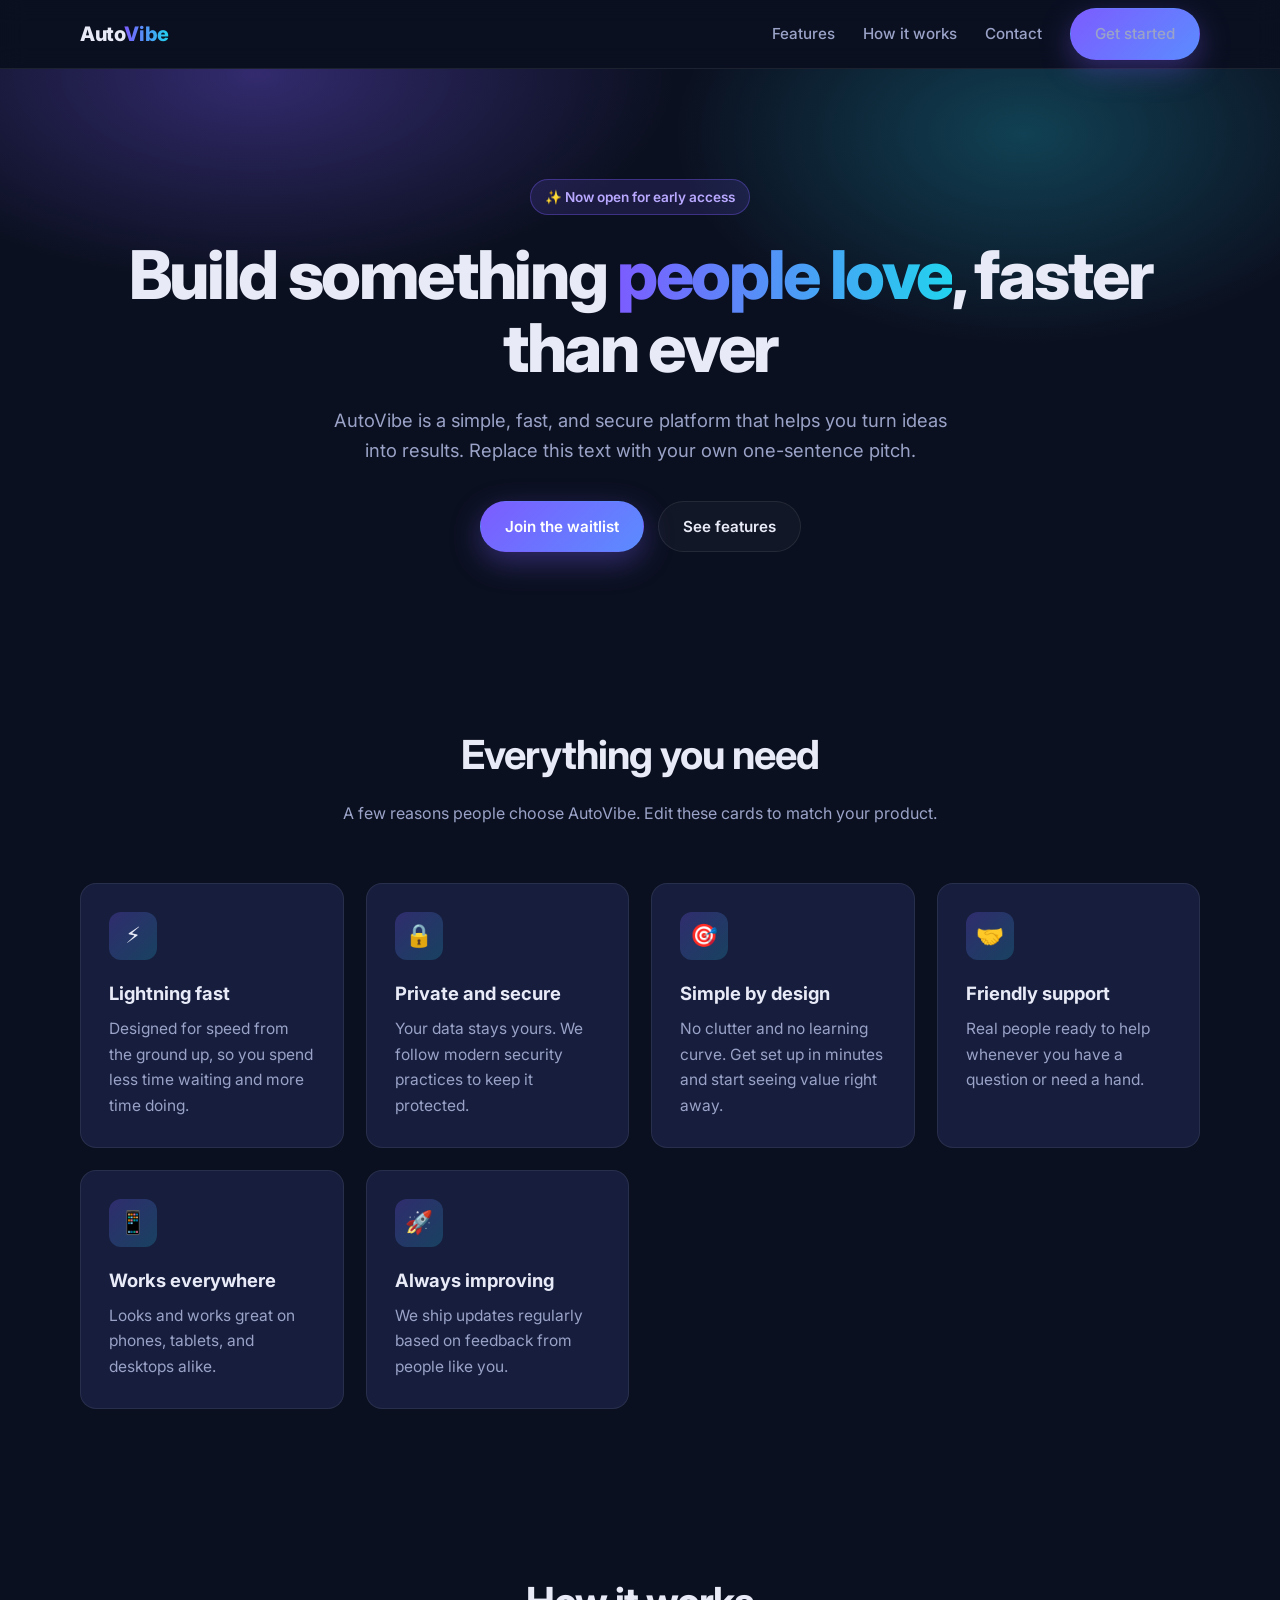
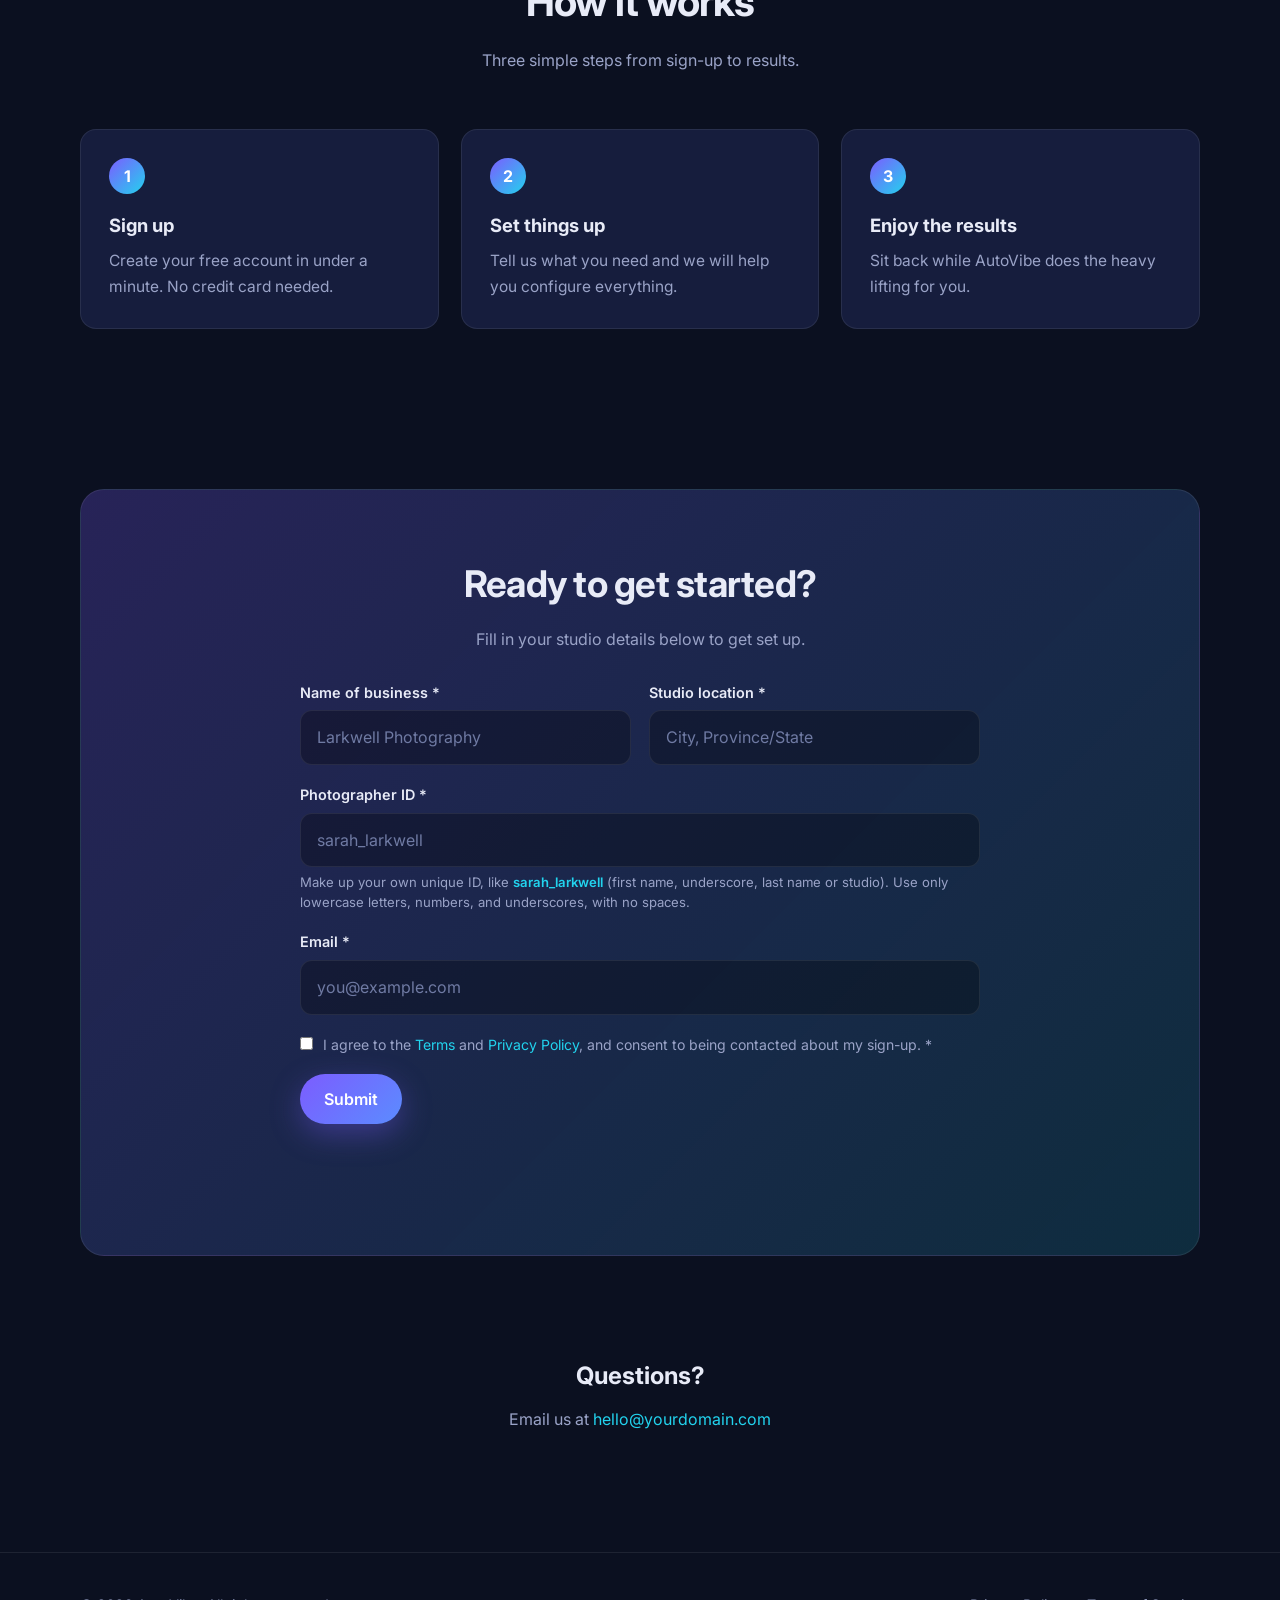
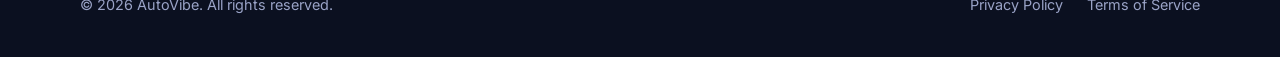
==== commit 378867f1: "Update index.html" ====
--- a/index.html
+++ b/index.html
@@ -112,9 +112,8 @@
 
           <!--
             MAKE.COM WEBHOOK: set your webhook URL in the data-webhook attribute below
-            (replace PASTE_YOUR_MAKE_WEBHOOK_URL_HERE with the URL Make gives you).
           -->
-          <form id="intake-form" class="intake" data-webhook="PASTE_YOUR_MAKE_WEBHOOK_URL_HERE" novalidate>
+          <form id="intake-form" class="intake" data-webhook="https://hook.us2.make.com/99aq06lk15sl9awizv6i7nm3fvbfetq2" novalidate>
             <div class="form-row">
               <div class="field">
                 <label for="business_name">Name of business *</label>
--- a/style.css
+++ b/style.css
@@ -0,0 +1,178 @@
+@import url('https://fonts.googleapis.com/css2?family=Inter:wght@400;500;600;700;800&display=swap');
+
+:root {
+  --bg: #0b1020;
+  --bg-soft: #121833;
+  --card: #161d3d;
+  --text: #e8ebf7;
+  --muted: #9aa3c7;
+  --primary: #7c5cff;
+  --primary-2: #22d3ee;
+  --border: rgba(255, 255, 255, 0.08);
+  --radius: 16px;
+}
+
+* { box-sizing: border-box; margin: 0; padding: 0; }
+html { scroll-behavior: smooth; }
+
+body {
+  font-family: 'Inter', system-ui, -apple-system, 'Segoe UI', sans-serif;
+  background: var(--bg);
+  color: var(--text);
+  line-height: 1.65;
+  -webkit-font-smoothing: antialiased;
+}
+
+a { color: var(--primary-2); text-decoration: none; }
+a:hover { text-decoration: underline; }
+
+.container { width: min(1120px, 92%); margin: 0 auto; }
+
+/* Navigation */
+header.nav {
+  position: sticky; top: 0; z-index: 50;
+  backdrop-filter: blur(12px);
+  background: rgba(11, 16, 32, 0.75);
+  border-bottom: 1px solid var(--border);
+}
+.nav-inner { display: flex; align-items: center; justify-content: space-between; height: 68px; }
+.logo { font-weight: 800; font-size: 1.25rem; color: var(--text); letter-spacing: -0.02em; }
+.logo span { background: linear-gradient(90deg, var(--primary), var(--primary-2)); -webkit-background-clip: text; background-clip: text; color: transparent; }
+.nav-links { display: flex; gap: 28px; align-items: center; }
+.nav-links a { color: var(--muted); font-weight: 500; font-size: 0.95rem; }
+.nav-links a:hover { color: var(--text); text-decoration: none; }
+
+/* Buttons */
+.btn {
+  display: inline-block; padding: 12px 24px; border-radius: 999px;
+  font-weight: 600; font-size: 0.95rem; border: 1px solid transparent;
+  transition: transform 0.15s ease, box-shadow 0.15s ease;
+  cursor: pointer;
+}
+.btn:hover { transform: translateY(-2px); text-decoration: none; }
+.btn-primary {
+  background: linear-gradient(135deg, var(--primary), #5b8cff);
+  color: #fff; box-shadow: 0 10px 30px rgba(124, 92, 255, 0.35);
+}
+.btn-ghost { border-color: var(--border); color: var(--text); background: rgba(255,255,255,0.03); }
+
+/* Hero */
+.hero {
+  position: relative; overflow: hidden; text-align: center;
+  padding: 110px 0 90px;
+}
+.hero::before {
+  content: ''; position: absolute; inset: -20% 0 auto 0; height: 600px; z-index: -1;
+  background:
+    radial-gradient(600px 300px at 20% 20%, rgba(124, 92, 255, 0.35), transparent 70%),
+    radial-gradient(500px 300px at 80% 30%, rgba(34, 211, 238, 0.25), transparent 70%);
+}
+.badge {
+  display: inline-block; padding: 6px 14px; border-radius: 999px;
+  background: rgba(124, 92, 255, 0.15); color: #b9a8ff;
+  border: 1px solid rgba(124, 92, 255, 0.35);
+  font-size: 0.85rem; font-weight: 600; margin-bottom: 24px;
+}
+.hero h1 {
+  font-size: clamp(2.4rem, 6vw, 4.2rem); font-weight: 800;
+  letter-spacing: -0.035em; line-height: 1.08; margin-bottom: 20px;
+}
+.hero h1 .grad { background: linear-gradient(90deg, var(--primary), var(--primary-2)); -webkit-background-clip: text; background-clip: text; color: transparent; }
+.hero p { max-width: 620px; margin: 0 auto 36px; color: var(--muted); font-size: 1.15rem; }
+.hero-cta { display: flex; gap: 14px; justify-content: center; flex-wrap: wrap; }
+
+/* Sections */
+section { padding: 80px 0; }
+.section-head { text-align: center; max-width: 640px; margin: 0 auto 56px; }
+.section-head h2 { font-size: clamp(1.8rem, 4vw, 2.5rem); letter-spacing: -0.025em; margin-bottom: 12px; font-weight: 700; }
+.section-head p { color: var(--muted); }
+
+.grid { display: grid; grid-template-columns: repeat(auto-fit, minmax(260px, 1fr)); gap: 22px; }
+.card {
+  background: var(--card); border: 1px solid var(--border);
+  border-radius: var(--radius); padding: 28px;
+  transition: transform 0.2s ease, border-color 0.2s ease;
+}
+.card:hover { transform: translateY(-4px); border-color: rgba(124, 92, 255, 0.5); }
+.icon {
+  width: 48px; height: 48px; border-radius: 12px; display: grid; place-items: center;
+  font-size: 1.4rem; margin-bottom: 18px;
+  background: linear-gradient(135deg, rgba(124,92,255,0.25), rgba(34,211,238,0.2));
+}
+.card h3 { margin-bottom: 8px; font-size: 1.15rem; }
+.card p { color: var(--muted); font-size: 0.97rem; }
+
+/* How it works */
+.steps { counter-reset: step; }
+.steps .card::before {
+  counter-increment: step; content: counter(step);
+  display: inline-grid; place-items: center; width: 36px; height: 36px;
+  border-radius: 50%; margin-bottom: 16px; font-weight: 700;
+  background: linear-gradient(135deg, var(--primary), var(--primary-2)); color: #fff;
+}
+
+/* CTA band */
+.cta-band {
+  background: linear-gradient(135deg, rgba(124,92,255,0.25), rgba(34,211,238,0.15));
+  border: 1px solid var(--border); border-radius: 24px;
+  padding: 64px 24px; text-align: center;
+}
+.cta-band h2 { font-size: clamp(1.7rem, 4vw, 2.3rem); margin-bottom: 12px; letter-spacing: -0.02em; }
+.cta-band p { color: var(--muted); margin-bottom: 28px; }
+.signup { display: flex; gap: 10px; justify-content: center; flex-wrap: wrap; }
+.signup input {
+  padding: 13px 20px; border-radius: 999px; border: 1px solid var(--border);
+  background: rgba(0,0,0,0.3); color: var(--text); min-width: 260px; font: inherit;
+}
+.signup input:focus { outline: 2px solid var(--primary); }
+
+/* Intake form */
+.intake { max-width: 680px; margin: 0 auto; text-align: left; display: grid; gap: 18px; }
+.form-row { display: grid; grid-template-columns: 1fr 1fr; gap: 18px; }
+.field { display: flex; flex-direction: column; gap: 6px; }
+.field label { font-size: 0.9rem; font-weight: 600; color: var(--text); }
+.intake input[type="text"],
+.intake input[type="email"],
+.intake input[type="tel"],
+.intake select,
+.intake textarea {
+  width: 100%; padding: 13px 16px; border-radius: 12px;
+  border: 1px solid var(--border); background: rgba(0,0,0,0.3);
+  color: var(--text); font: inherit;
+}
+.intake textarea { resize: vertical; min-height: 120px; }
+.intake select option { background: var(--bg-soft); color: var(--text); }
+.intake input:focus, .intake select:focus, .intake textarea:focus { outline: 2px solid var(--primary); border-color: transparent; }
+.intake ::placeholder { color: #6f7aa3; }
+.hint { color: var(--muted); font-size: 0.82rem; line-height: 1.5; }
+.hint strong { color: var(--primary-2); font-weight: 600; }
+.consent { display: flex; gap: 10px; align-items: flex-start; font-size: 0.88rem; color: var(--muted); }
+.consent input { margin-top: 4px; accent-color: var(--primary); }
+.intake .btn-primary { justify-self: start; border: none; font: inherit; font-weight: 600; }
+.intake .btn-primary:disabled { opacity: 0.6; cursor: not-allowed; transform: none; }
+.hp { position: absolute; left: -9999px; width: 1px; height: 1px; overflow: hidden; }
+.form-status { min-height: 1.4em; font-size: 0.95rem; margin: 0; color: var(--muted); }
+.form-status.success { color: #4ade80; }
+.form-status.error { color: #f87171; }
+
+/* Footer */
+footer { border-top: 1px solid var(--border); padding: 40px 0; margin-top: 40px; color: var(--muted); font-size: 0.9rem; }
+.footer-inner { display: flex; justify-content: space-between; flex-wrap: wrap; gap: 16px; }
+.footer-links { display: flex; gap: 24px; }
+.footer-links a { color: var(--muted); }
+.footer-links a:hover { color: var(--text); }
+
+/* Legal pages */
+.legal { max-width: 780px; margin: 0 auto; padding: 70px 0 30px; }
+.legal h1 { font-size: clamp(2rem, 5vw, 2.8rem); letter-spacing: -0.03em; margin-bottom: 8px; }
+.legal .updated { color: var(--muted); margin-bottom: 40px; }
+.legal h2 { margin: 36px 0 10px; font-size: 1.3rem; }
+.legal p, .legal li { color: #c5cbe6; margin-bottom: 12px; }
+.legal ul { padding-left: 22px; }
+
+@media (max-width: 640px) {
+  .nav-links a:not(.btn) { display: none; }
+  .hero { padding: 70px 0 60px; }
+  section { padding: 56px 0; }
+  .form-row { grid-template-columns: 1fr; }
+}
